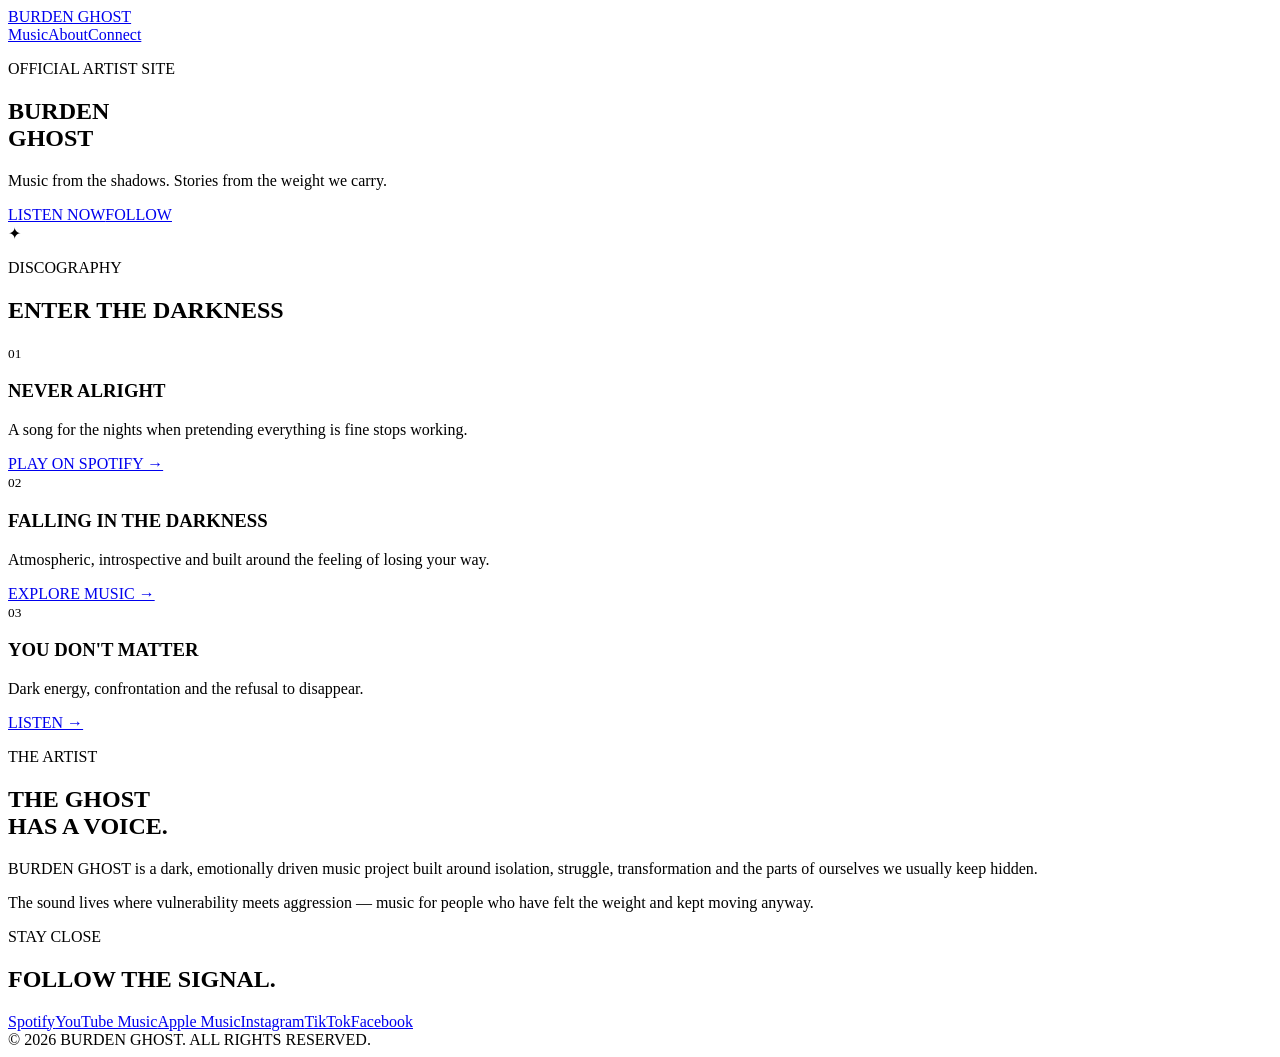
==== index.html @ 69f2679a "Add BURDEN GHOST homepage" ====
<!doctype html>
<html lang="en"><head><meta charset="utf-8"><meta name="viewport" content="width=device-width,initial-scale=1">
<meta name="description" content="BURDEN GHOST — official artist site"><title>BURDEN GHOST — Official</title><link rel="stylesheet" href="style.css"></head>
<body><header><a class="brand" href="#top">BURDEN GHOST</a><nav><a href="#music">Music</a><a href="#about">About</a><a href="#connect">Connect</a></nav></header>
<main id="top"><section class="hero"><div><p class="eyebrow">OFFICIAL ARTIST SITE</p><h1>BURDEN<br><span>GHOST</span></h1><p class="tagline">Music from the shadows. Stories from the weight we carry.</p><a class="btn primary" href="#music">LISTEN NOW</a><a class="btn" href="#connect">FOLLOW</a></div><div class="sigil">✦</div></section>
<section id="music"><p class="eyebrow">DISCOGRAPHY</p><h2>ENTER THE DARKNESS</h2><div class="cards">
<article><small>01</small><h3>NEVER ALRIGHT</h3><p>A song for the nights when pretending everything is fine stops working.</p><a href="https://open.spotify.com/artist/5hVlwr7mkQSALhv4N9uKXQ" target="_blank">PLAY ON SPOTIFY →</a></article>
<article><small>02</small><h3>FALLING IN THE DARKNESS</h3><p>Atmospheric, introspective and built around the feeling of losing your way.</p><a href="https://open.spotify.com/artist/5hVlwr7mkQSALhv4N9uKXQ" target="_blank">EXPLORE MUSIC →</a></article>
<article><small>03</small><h3>YOU DON'T MATTER</h3><p>Dark energy, confrontation and the refusal to disappear.</p><a href="https://open.spotify.com/artist/5hVlwr7mkQSALhv4N9uKXQ" target="_blank">LISTEN →</a></article>
</div></section>
<section id="about" class="about"><div><p class="eyebrow">THE ARTIST</p><h2>THE GHOST<br>HAS A VOICE.</h2></div><div><p>BURDEN GHOST is a dark, emotionally driven music project built around isolation, struggle, transformation and the parts of ourselves we usually keep hidden.</p><p>The sound lives where vulnerability meets aggression — music for people who have felt the weight and kept moving anyway.</p></div></section>
<section id="connect" class="connect"><p class="eyebrow">STAY CLOSE</p><h2>FOLLOW THE SIGNAL.</h2><div class="links">
<a href="https://open.spotify.com/artist/5hVlwr7mkQSALhv4N9uKXQ" target="_blank">Spotify</a><a href="https://music.youtube.com/" target="_blank">YouTube Music</a><a href="https://music.apple.com/" target="_blank">Apple Music</a><a href="https://instagram.com/" target="_blank">Instagram</a><a href="https://www.tiktok.com/" target="_blank">TikTok</a><a href="https://www.facebook.com/" target="_blank">Facebook</a></div></section></main>
<footer>© <span id="year"></span> BURDEN GHOST. ALL RIGHTS RESERVED.</footer><script>document.getElementById('year').textContent=new Date().getFullYear()</script></body></html>
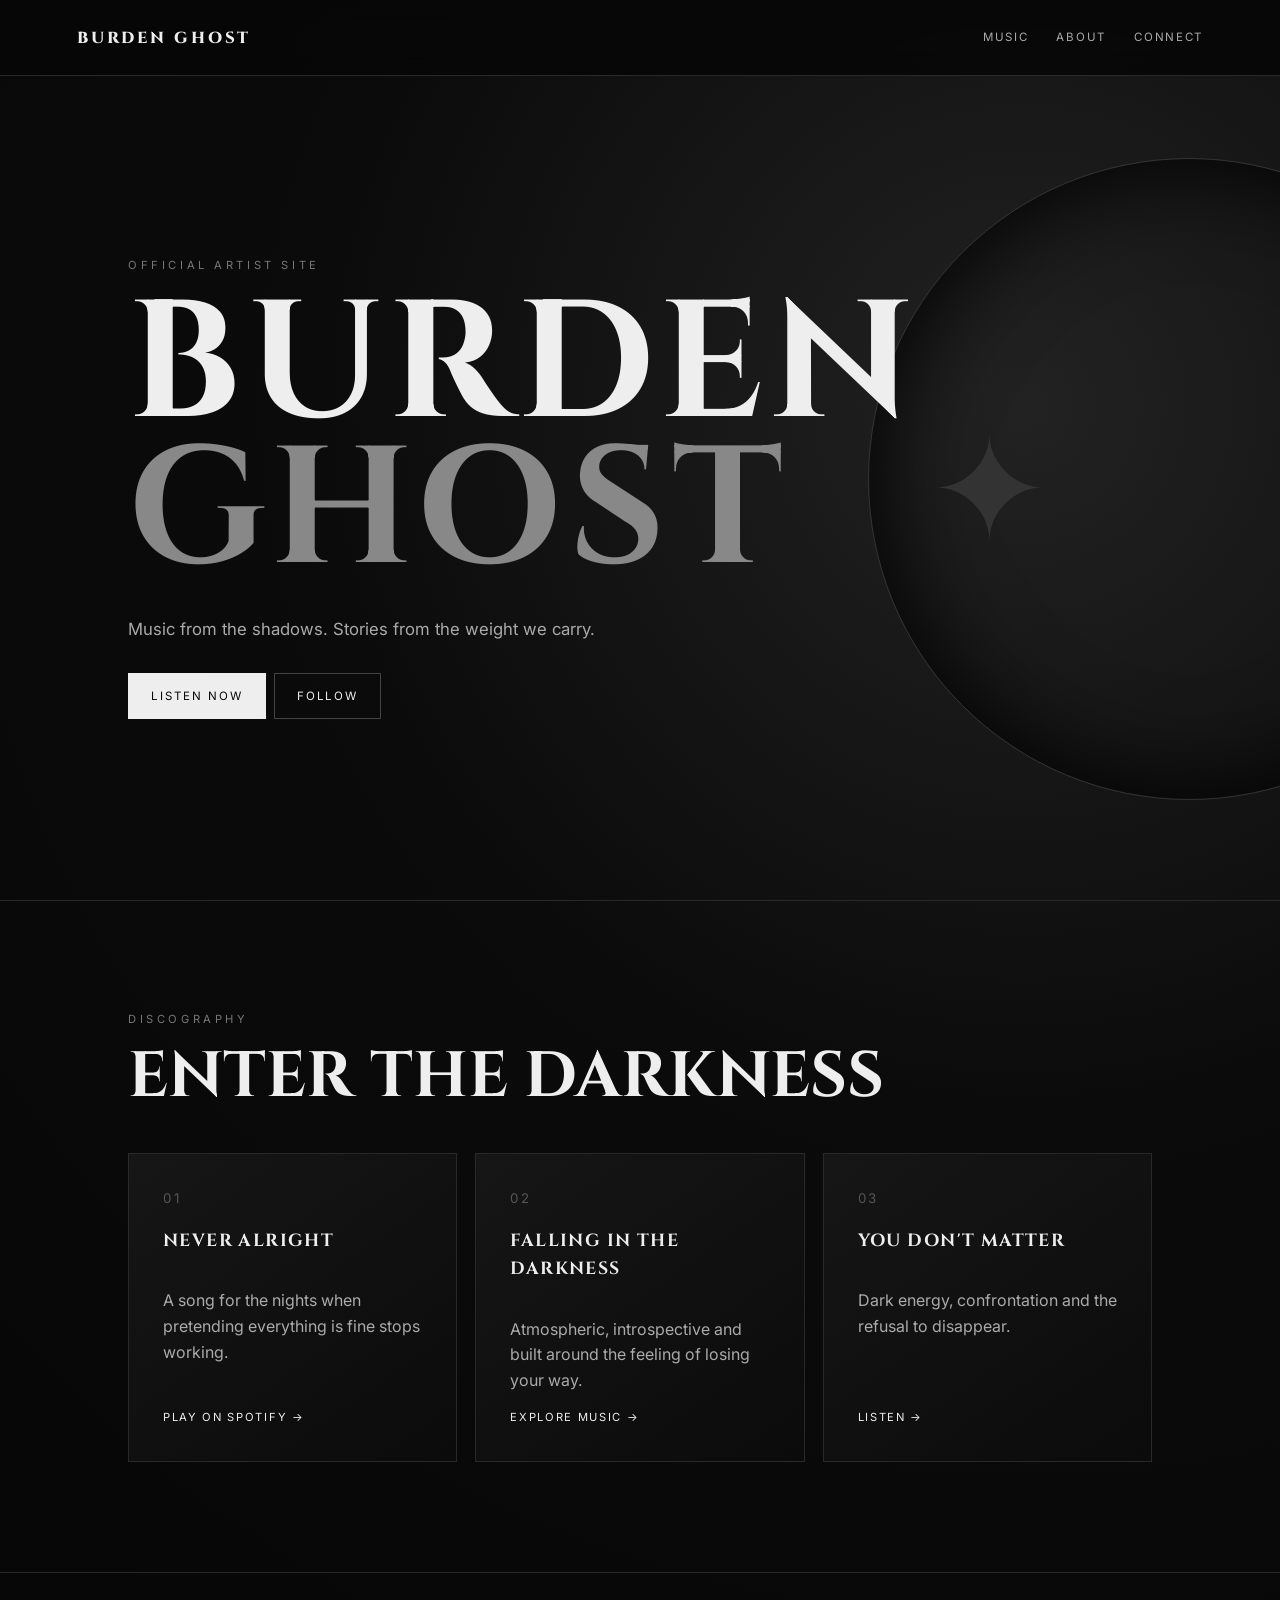
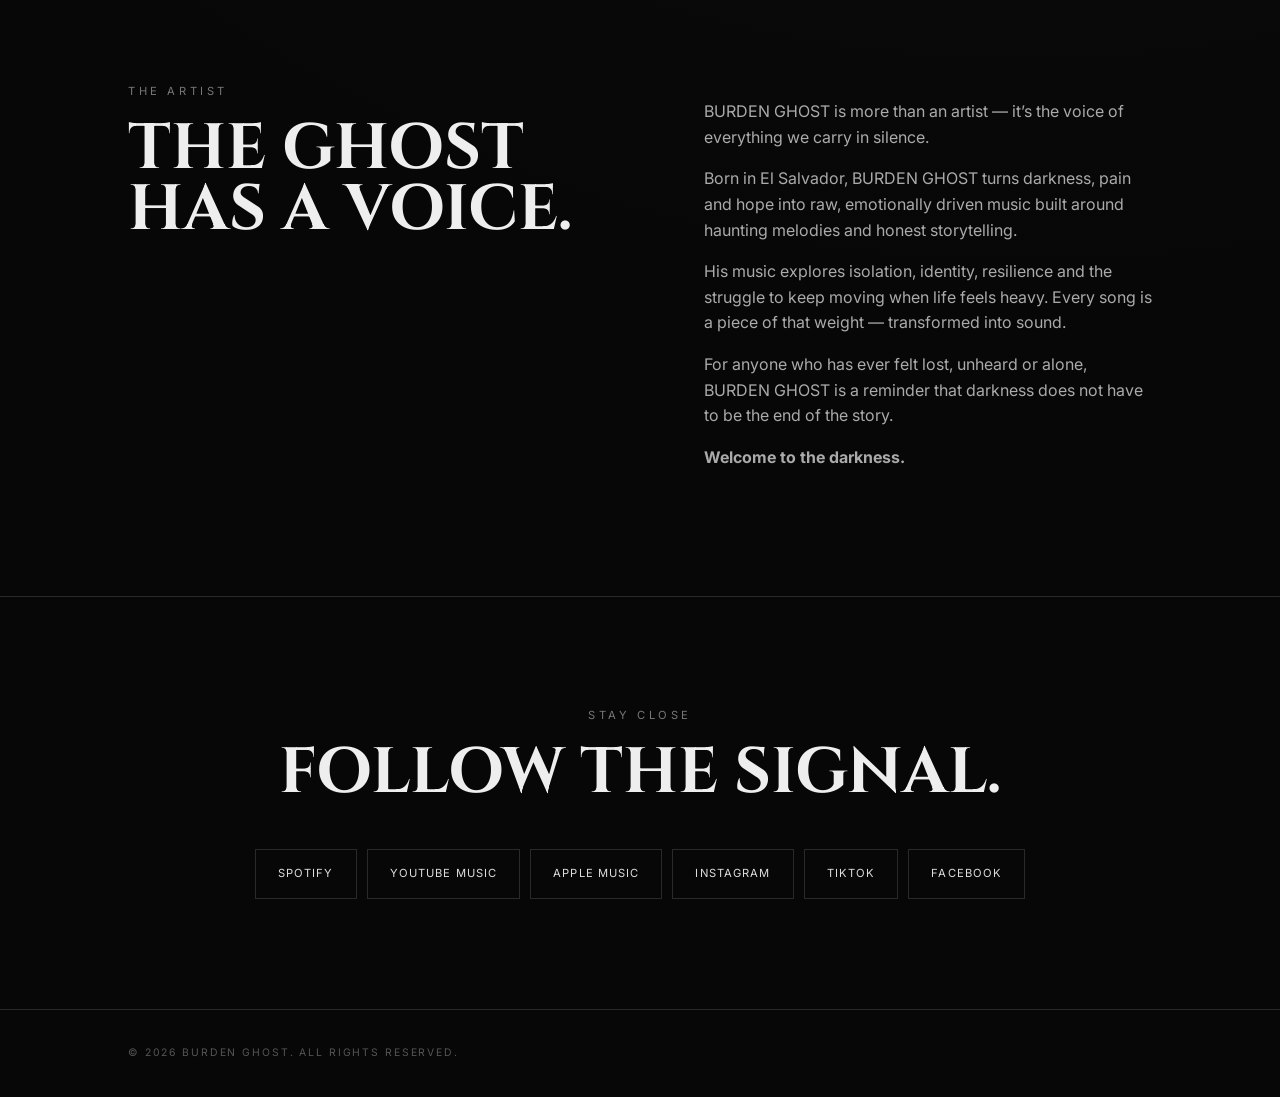
==== commit ae72cce4: "Add Spotify for Artists biography to About section" ====
--- a/index.html
+++ b/index.html
@@ -8,7 +8,7 @@
 <article><small>02</small><h3>FALLING IN THE DARKNESS</h3><p>Atmospheric, introspective and built around the feeling of losing your way.</p><a href="https://open.spotify.com/artist/5hVlwr7mkQSALhv4N9uKXQ" target="_blank">EXPLORE MUSIC →</a></article>
 <article><small>03</small><h3>YOU DON'T MATTER</h3><p>Dark energy, confrontation and the refusal to disappear.</p><a href="https://open.spotify.com/artist/5hVlwr7mkQSALhv4N9uKXQ" target="_blank">LISTEN →</a></article>
 </div></section>
-<section id="about" class="about"><div><p class="eyebrow">THE ARTIST</p><h2>THE GHOST<br>HAS A VOICE.</h2></div><div><p>BURDEN GHOST is a dark, emotionally driven music project built around isolation, struggle, transformation and the parts of ourselves we usually keep hidden.</p><p>The sound lives where vulnerability meets aggression — music for people who have felt the weight and kept moving anyway.</p></div></section>
+<section id="about" class="about"><div><p class="eyebrow">THE ARTIST</p><h2>THE GHOST<br>HAS A VOICE.</h2></div><div><p>BURDEN GHOST is more than an artist — it’s the voice of everything we carry in silence.</p><p>Born in El Salvador, BURDEN GHOST turns darkness, pain and hope into raw, emotionally driven music built around haunting melodies and honest storytelling.</p><p>His music explores isolation, identity, resilience and the struggle to keep moving when life feels heavy. Every song is a piece of that weight — transformed into sound.</p><p>For anyone who has ever felt lost, unheard or alone, BURDEN GHOST is a reminder that darkness does not have to be the end of the story.</p><p><strong>Welcome to the darkness.</strong></p></div></section>
 <section id="connect" class="connect"><p class="eyebrow">STAY CLOSE</p><h2>FOLLOW THE SIGNAL.</h2><div class="links">
 <a href="https://open.spotify.com/artist/5hVlwr7mkQSALhv4N9uKXQ" target="_blank">Spotify</a><a href="https://music.youtube.com/" target="_blank">YouTube Music</a><a href="https://music.apple.com/" target="_blank">Apple Music</a><a href="https://instagram.com/" target="_blank">Instagram</a><a href="https://www.tiktok.com/" target="_blank">TikTok</a><a href="https://www.facebook.com/" target="_blank">Facebook</a></div></section></main>
 <footer>© <span id="year"></span> BURDEN GHOST. ALL RIGHTS RESERVED.</footer><script>document.getElementById('year').textContent=new Date().getFullYear()</script></body></html>
--- a/style.css
+++ b/style.css
@@ -0,0 +1,2 @@
+@import url('https://fonts.googleapis.com/css2?family=Cinzel:wght@500;600;700;800&family=Inter:wght@400;500;600&display=swap');
+:root{--bg:#070707;--panel:#111;--text:#eee;--muted:#999;--line:#292929}*{box-sizing:border-box}html{scroll-behavior:smooth}body{margin:0;background:radial-gradient(circle at 80% 15%,#222 0,#0b0b0b 28%,var(--bg) 60%);color:var(--text);font:16px/1.6 Inter,Arial,sans-serif}header{height:76px;padding:0 6vw;display:flex;align-items:center;justify-content:space-between;border-bottom:1px solid var(--line);position:sticky;top:0;background:#070707e8;backdrop-filter:blur(12px);z-index:3}.brand{font:800 1rem Cinzel,serif;letter-spacing:.18em;color:#eee;text-decoration:none}nav{display:flex;gap:28px}nav a{color:#aaa;text-decoration:none;text-transform:uppercase;font-size:.72rem;letter-spacing:.15em}nav a:hover{color:#fff}.hero{min-height:calc(100vh - 76px);padding:9vw 10vw;display:flex;align-items:center;justify-content:space-between;position:relative;overflow:hidden}.hero:after{content:"";position:absolute;width:50vw;height:50vw;border:1px solid #333;border-radius:50%;right:-18vw;top:10%;box-shadow:0 0 100px #000 inset}.hero>div:first-child{position:relative;z-index:1}.eyebrow{font-size:.7rem;letter-spacing:.32em;color:#777;margin:0 0 18px}.hero h1,h2,h3{font-family:Cinzel,serif}.hero h1{font-size:clamp(4.5rem,13vw,11rem);line-height:.88;letter-spacing:.04em;margin:0}.hero h1 span{color:#888}.tagline{max-width:520px;color:#aaa;margin:30px 0;font-size:1.05rem}.btn{display:inline-block;padding:13px 22px;border:1px solid #444;color:#eee;text-decoration:none;font-size:.72rem;letter-spacing:.17em;margin-right:8px}.primary{background:#eee;color:#080808;border-color:#eee}.sigil{font-size:9rem;color:#333;margin-right:8vw;z-index:1}section:not(.hero){padding:110px 10vw;border-top:1px solid var(--line)}h2{font-size:clamp(2.3rem,5vw,5rem);line-height:.95;margin:0 0 45px}.cards{display:grid;grid-template-columns:repeat(3,1fr);gap:18px}.cards article{background:linear-gradient(145deg,#161616,#0b0b0b);border:1px solid var(--line);padding:34px;min-height:280px;display:flex;flex-direction:column}.cards small{color:#555;letter-spacing:.2em}.cards h3{font-size:1.1rem;letter-spacing:.08em}.cards p,.about>div:last-child p{color:#aaa}.cards a{margin-top:auto;color:#eee;text-decoration:none;font-size:.7rem;letter-spacing:.15em}.about{display:grid;grid-template-columns:1fr 1fr;gap:10vw}.connect{text-align:center}.links{display:flex;flex-wrap:wrap;justify-content:center;gap:10px}.links a{padding:15px 22px;border:1px solid var(--line);color:#ddd;text-decoration:none;text-transform:uppercase;font-size:.7rem;letter-spacing:.1em}.links a:hover{background:#eee;color:#080808}footer{padding:35px 10vw;color:#555;font-size:.65rem;letter-spacing:.18em;border-top:1px solid var(--line)}@media(max-width:800px){header{padding:0 5vw}nav{gap:12px}.hero{padding:18vw 7vw}.sigil{position:absolute;right:-25vw;opacity:.4}.hero h1{font-size:clamp(3.7rem,19vw,7rem)}section:not(.hero){padding:80px 7vw}.cards,.about{grid-template-columns:1fr}.cards article{min-height:230px}}
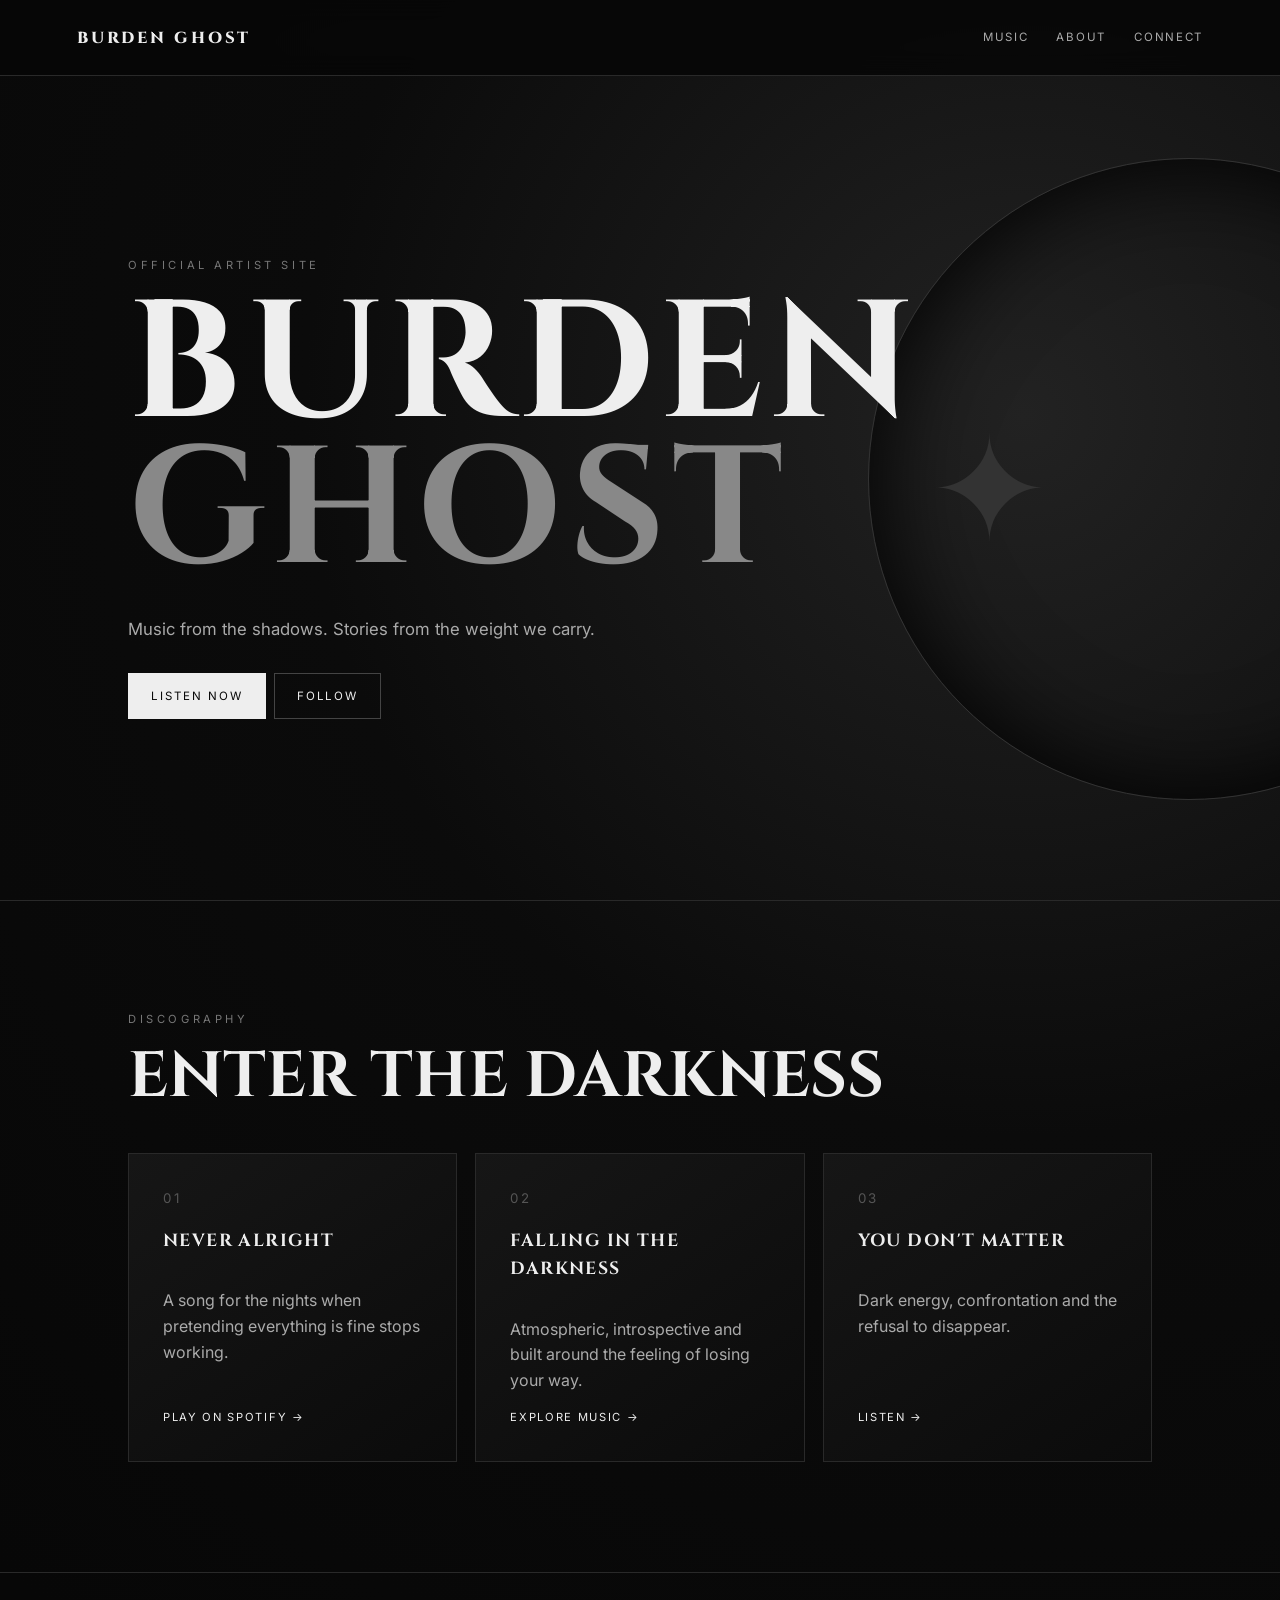
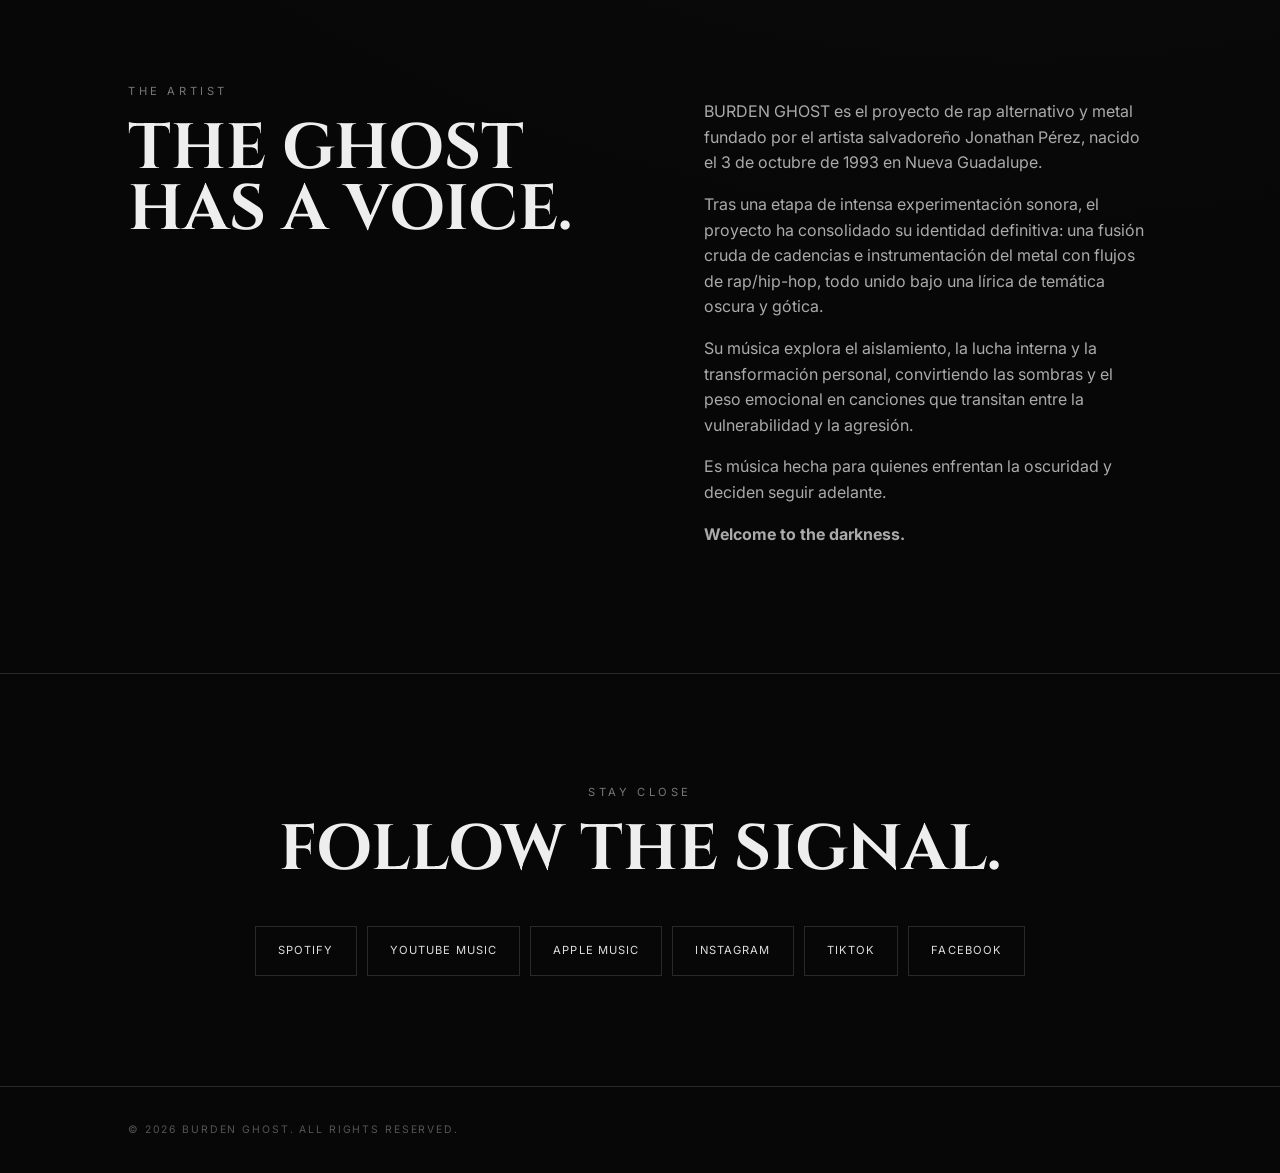
==== commit e203ff27: "Update BURDEN GHOST artist biography" ====
--- a/index.html
+++ b/index.html
@@ -8,7 +8,12 @@
 <article><small>02</small><h3>FALLING IN THE DARKNESS</h3><p>Atmospheric, introspective and built around the feeling of losing your way.</p><a href="https://open.spotify.com/artist/5hVlwr7mkQSALhv4N9uKXQ" target="_blank">EXPLORE MUSIC →</a></article>
 <article><small>03</small><h3>YOU DON'T MATTER</h3><p>Dark energy, confrontation and the refusal to disappear.</p><a href="https://open.spotify.com/artist/5hVlwr7mkQSALhv4N9uKXQ" target="_blank">LISTEN →</a></article>
 </div></section>
-<section id="about" class="about"><div><p class="eyebrow">THE ARTIST</p><h2>THE GHOST<br>HAS A VOICE.</h2></div><div><p>BURDEN GHOST is more than an artist — it’s the voice of everything we carry in silence.</p><p>Born in El Salvador, BURDEN GHOST turns darkness, pain and hope into raw, emotionally driven music built around haunting melodies and honest storytelling.</p><p>His music explores isolation, identity, resilience and the struggle to keep moving when life feels heavy. Every song is a piece of that weight — transformed into sound.</p><p>For anyone who has ever felt lost, unheard or alone, BURDEN GHOST is a reminder that darkness does not have to be the end of the story.</p><p><strong>Welcome to the darkness.</strong></p></div></section>
+<section id="about" class="about"><div><p class="eyebrow">THE ARTIST</p><h2>THE GHOST<br>HAS A VOICE.</h2></div><div>
+<p>BURDEN GHOST es el proyecto de rap alternativo y metal fundado por el artista salvadoreño Jonathan Pérez, nacido el 3 de octubre de 1993 en Nueva Guadalupe.</p>
+<p>Tras una etapa de intensa experimentación sonora, el proyecto ha consolidado su identidad definitiva: una fusión cruda de cadencias e instrumentación del metal con flujos de rap/hip-hop, todo unido bajo una lírica de temática oscura y gótica.</p>
+<p>Su música explora el aislamiento, la lucha interna y la transformación personal, convirtiendo las sombras y el peso emocional en canciones que transitan entre la vulnerabilidad y la agresión.</p>
+<p>Es música hecha para quienes enfrentan la oscuridad y deciden seguir adelante.</p>
+<p><strong>Welcome to the darkness.</strong></p></div></section>
 <section id="connect" class="connect"><p class="eyebrow">STAY CLOSE</p><h2>FOLLOW THE SIGNAL.</h2><div class="links">
 <a href="https://open.spotify.com/artist/5hVlwr7mkQSALhv4N9uKXQ" target="_blank">Spotify</a><a href="https://music.youtube.com/" target="_blank">YouTube Music</a><a href="https://music.apple.com/" target="_blank">Apple Music</a><a href="https://instagram.com/" target="_blank">Instagram</a><a href="https://www.tiktok.com/" target="_blank">TikTok</a><a href="https://www.facebook.com/" target="_blank">Facebook</a></div></section></main>
 <footer>© <span id="year"></span> BURDEN GHOST. ALL RIGHTS RESERVED.</footer><script>document.getElementById('year').textContent=new Date().getFullYear()</script></body></html>
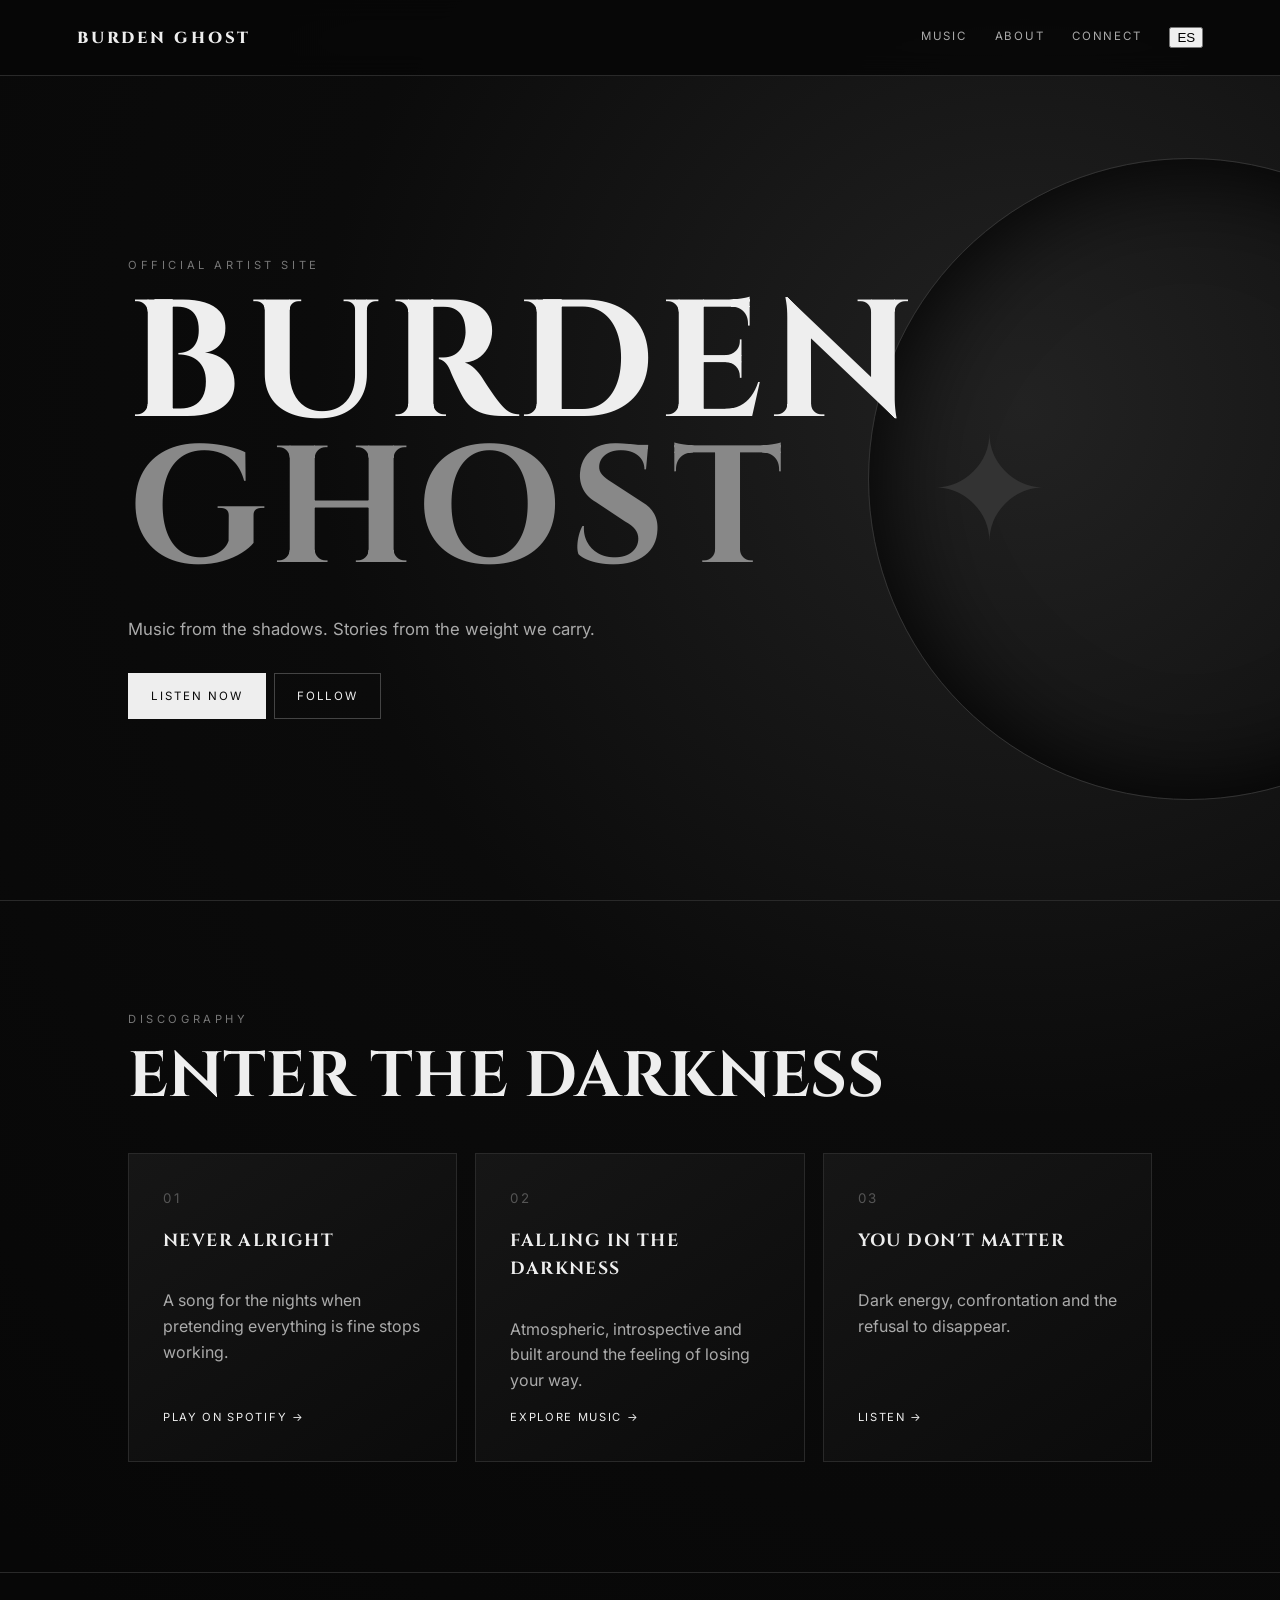
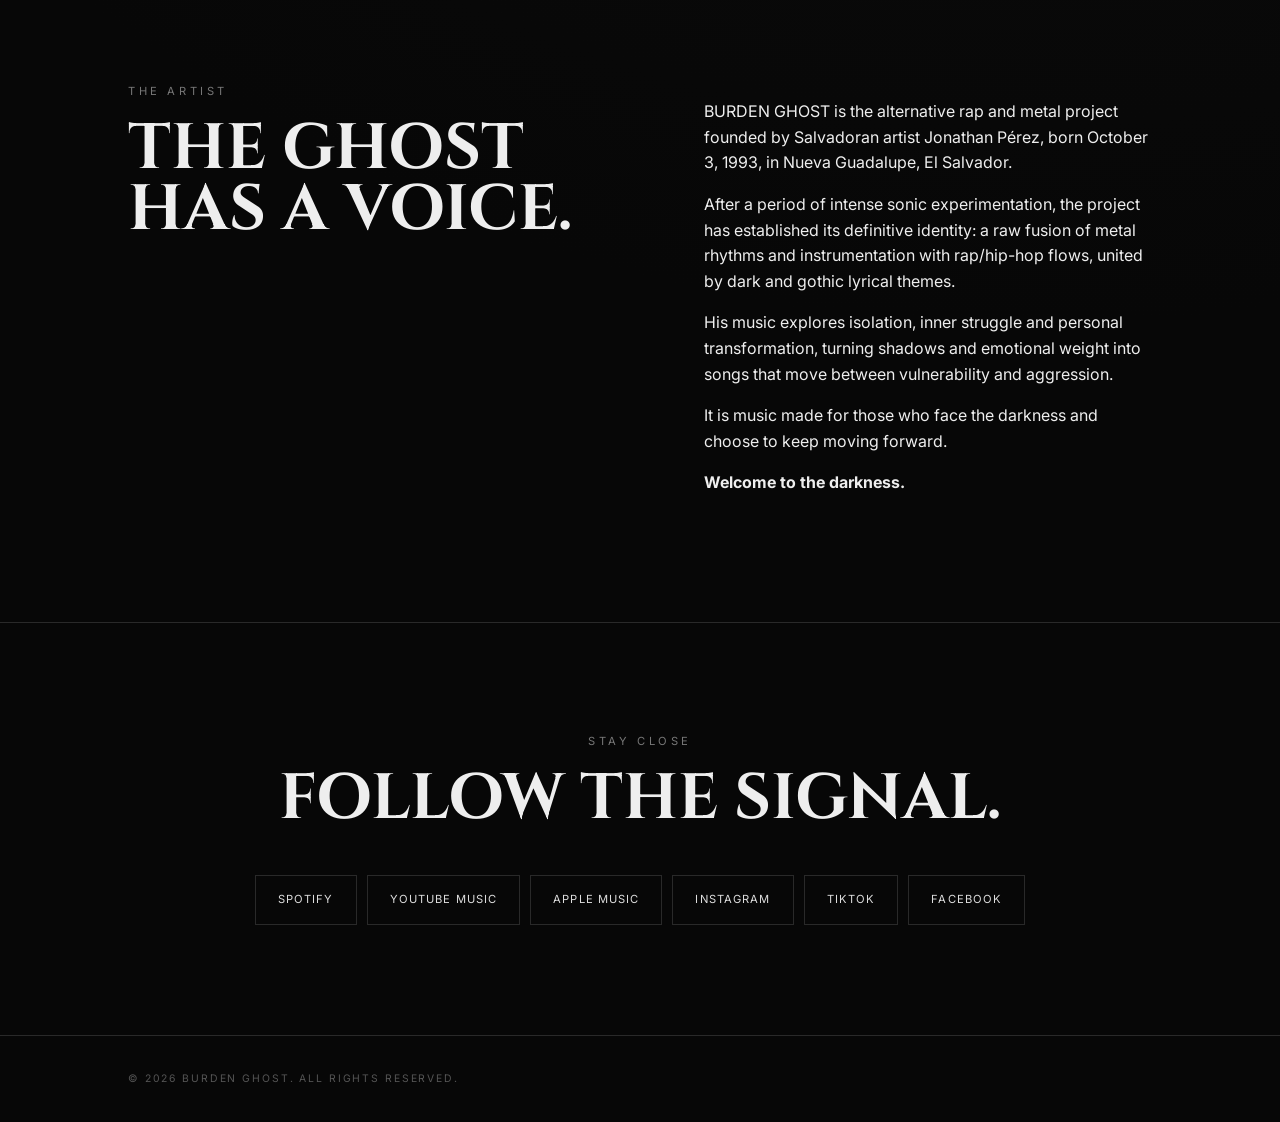
==== commit 67626a91: "Add English and Spanish artist bios with language switcher" ====
--- a/index.html
+++ b/index.html
@@ -1,19 +1,45 @@
 <!doctype html>
 <html lang="en"><head><meta charset="utf-8"><meta name="viewport" content="width=device-width,initial-scale=1">
-<meta name="description" content="BURDEN GHOST — official artist site"><title>BURDEN GHOST — Official</title><link rel="stylesheet" href="style.css"></head>
-<body><header><a class="brand" href="#top">BURDEN GHOST</a><nav><a href="#music">Music</a><a href="#about">About</a><a href="#connect">Connect</a></nav></header>
+<meta name="description" content="BURDEN GHOST is the alternative rap and metal project of Salvadoran artist Jonathan Pérez, born in Nueva Guadalupe, El Salvador. Dark, gothic music about isolation, inner struggle and personal transformation.">
+<meta name="author" content="Jonathan Pérez">
+<meta name="robots" content="index, follow">
+<meta name="theme-color" content="#070707">
+<meta property="og:type" content="website">
+<meta property="og:title" content="BURDEN GHOST — Official Artist Site">
+<meta property="og:description" content="Alternative rap and metal from the shadows. Music by Salvadoran artist Jonathan Pérez.">
+<meta property="og:site_name" content="BURDEN GHOST">
+<meta name="twitter:card" content="summary">
+<meta name="twitter:title" content="BURDEN GHOST — Official Artist Site">
+<meta name="twitter:description" content="Alternative rap and metal from the shadows.">
+<title>BURDEN GHOST — Official Artist Site</title><link rel="stylesheet" href="style.css">
+<script type="application/ld+json">{"@context":"https://schema.org","@type":"MusicGroup","name":"BURDEN GHOST","description":"Alternative rap and metal project founded by Salvadoran artist Jonathan Pérez.","genre":["Alternative Rap","Metal","Hip-Hop"],"foundingLocation":{"@type":"Place","name":"Nueva Guadalupe, El Salvador"},"sameAs":["https://open.spotify.com/artist/5hVlwr7mkQSALhv4N9uKXQ"],"member":{"@type":"Person","name":"Jonathan Pérez","birthPlace":{"@type":"Place","name":"El Salvador"}}}</script></head>
+<body><header><a class="brand" href="#top">BURDEN GHOST</a><nav><a href="#music">Music</a><a href="#about">About</a><a href="#connect">Connect</a><button id="languageToggle" type="button" aria-label="Change language">ES</button></nav></header>
 <main id="top"><section class="hero"><div><p class="eyebrow">OFFICIAL ARTIST SITE</p><h1>BURDEN<br><span>GHOST</span></h1><p class="tagline">Music from the shadows. Stories from the weight we carry.</p><a class="btn primary" href="#music">LISTEN NOW</a><a class="btn" href="#connect">FOLLOW</a></div><div class="sigil">✦</div></section>
 <section id="music"><p class="eyebrow">DISCOGRAPHY</p><h2>ENTER THE DARKNESS</h2><div class="cards">
-<article><small>01</small><h3>NEVER ALRIGHT</h3><p>A song for the nights when pretending everything is fine stops working.</p><a href="https://open.spotify.com/artist/5hVlwr7mkQSALhv4N9uKXQ" target="_blank">PLAY ON SPOTIFY →</a></article>
-<article><small>02</small><h3>FALLING IN THE DARKNESS</h3><p>Atmospheric, introspective and built around the feeling of losing your way.</p><a href="https://open.spotify.com/artist/5hVlwr7mkQSALhv4N9uKXQ" target="_blank">EXPLORE MUSIC →</a></article>
-<article><small>03</small><h3>YOU DON'T MATTER</h3><p>Dark energy, confrontation and the refusal to disappear.</p><a href="https://open.spotify.com/artist/5hVlwr7mkQSALhv4N9uKXQ" target="_blank">LISTEN →</a></article>
+<article><small>01</small><h3>NEVER ALRIGHT</h3><p>A song for the nights when pretending everything is fine stops working.</p><a href="https://open.spotify.com/artist/5hVlwr7mkQSALhv4N9uKXQ" target="_blank" rel="noopener">PLAY ON SPOTIFY →</a></article>
+<article><small>02</small><h3>FALLING IN THE DARKNESS</h3><p>Atmospheric, introspective and built around the feeling of losing your way.</p><a href="https://open.spotify.com/artist/5hVlwr7mkQSALhv4N9uKXQ" target="_blank" rel="noopener">EXPLORE MUSIC →</a></article>
+<article><small>03</small><h3>YOU DON'T MATTER</h3><p>Dark energy, confrontation and the refusal to disappear.</p><a href="https://open.spotify.com/artist/5hVlwr7mkQSALhv4N9uKXQ" target="_blank" rel="noopener">LISTEN →</a></article>
 </div></section>
-<section id="about" class="about"><div><p class="eyebrow">THE ARTIST</p><h2>THE GHOST<br>HAS A VOICE.</h2></div><div>
+<section id="about" class="about"><div><p class="eyebrow">THE ARTIST</p><h2>THE GHOST<br>HAS A VOICE.</h2></div><div id="bio-en">
+<p>BURDEN GHOST is the alternative rap and metal project founded by Salvadoran artist Jonathan Pérez, born October 3, 1993, in Nueva Guadalupe, El Salvador.</p>
+<p>After a period of intense sonic experimentation, the project has established its definitive identity: a raw fusion of metal rhythms and instrumentation with rap/hip-hop flows, united by dark and gothic lyrical themes.</p>
+<p>His music explores isolation, inner struggle and personal transformation, turning shadows and emotional weight into songs that move between vulnerability and aggression.</p>
+<p>It is music made for those who face the darkness and choose to keep moving forward.</p>
+<p><strong>Welcome to the darkness.</strong></p></div>
+<div id="bio-es" hidden>
 <p>BURDEN GHOST es el proyecto de rap alternativo y metal fundado por el artista salvadoreño Jonathan Pérez, nacido el 3 de octubre de 1993 en Nueva Guadalupe.</p>
 <p>Tras una etapa de intensa experimentación sonora, el proyecto ha consolidado su identidad definitiva: una fusión cruda de cadencias e instrumentación del metal con flujos de rap/hip-hop, todo unido bajo una lírica de temática oscura y gótica.</p>
 <p>Su música explora el aislamiento, la lucha interna y la transformación personal, convirtiendo las sombras y el peso emocional en canciones que transitan entre la vulnerabilidad y la agresión.</p>
 <p>Es música hecha para quienes enfrentan la oscuridad y deciden seguir adelante.</p>
-<p><strong>Welcome to the darkness.</strong></p></div></section>
+<p><strong>Bienvenido a la oscuridad.</strong></p></div></section>
 <section id="connect" class="connect"><p class="eyebrow">STAY CLOSE</p><h2>FOLLOW THE SIGNAL.</h2><div class="links">
-<a href="https://open.spotify.com/artist/5hVlwr7mkQSALhv4N9uKXQ" target="_blank">Spotify</a><a href="https://music.youtube.com/" target="_blank">YouTube Music</a><a href="https://music.apple.com/" target="_blank">Apple Music</a><a href="https://instagram.com/" target="_blank">Instagram</a><a href="https://www.tiktok.com/" target="_blank">TikTok</a><a href="https://www.facebook.com/" target="_blank">Facebook</a></div></section></main>
-<footer>© <span id="year"></span> BURDEN GHOST. ALL RIGHTS RESERVED.</footer><script>document.getElementById('year').textContent=new Date().getFullYear()</script></body></html>+<a href="https://open.spotify.com/artist/5hVlwr7mkQSALhv4N9uKXQ" target="_blank" rel="noopener">Spotify</a><a href="https://music.youtube.com/" target="_blank" rel="noopener">YouTube Music</a><a href="https://music.apple.com/" target="_blank" rel="noopener">Apple Music</a><a href="https://instagram.com/" target="_blank" rel="noopener">Instagram</a><a href="https://www.tiktok.com/" target="_blank" rel="noopener">TikTok</a><a href="https://www.facebook.com/" target="_blank" rel="noopener">Facebook</a></div></section></main>
+<footer>© <span id="year"></span> BURDEN GHOST. ALL RIGHTS RESERVED.</footer>
+<script>
+document.getElementById('year').textContent=new Date().getFullYear();
+const toggle=document.getElementById('languageToggle'), en=document.getElementById('bio-en'), es=document.getElementById('bio-es');
+function setLanguage(lang){const spanish=lang==='es';en.hidden=spanish;es.hidden=!spanish;document.documentElement.lang=lang;toggle.textContent=spanish?'EN':'ES';toggle.setAttribute('aria-label',spanish?'Switch to English':'Cambiar a español');localStorage.setItem('bg-language',lang);}
+const saved=localStorage.getItem('bg-language'), browser=(navigator.language||'en').toLowerCase();
+setLanguage(saved || (browser.startsWith('es')?'es':'en'));
+toggle.addEventListener('click',()=>setLanguage(document.documentElement.lang==='en'?'es':'en'));
+</script></body></html>
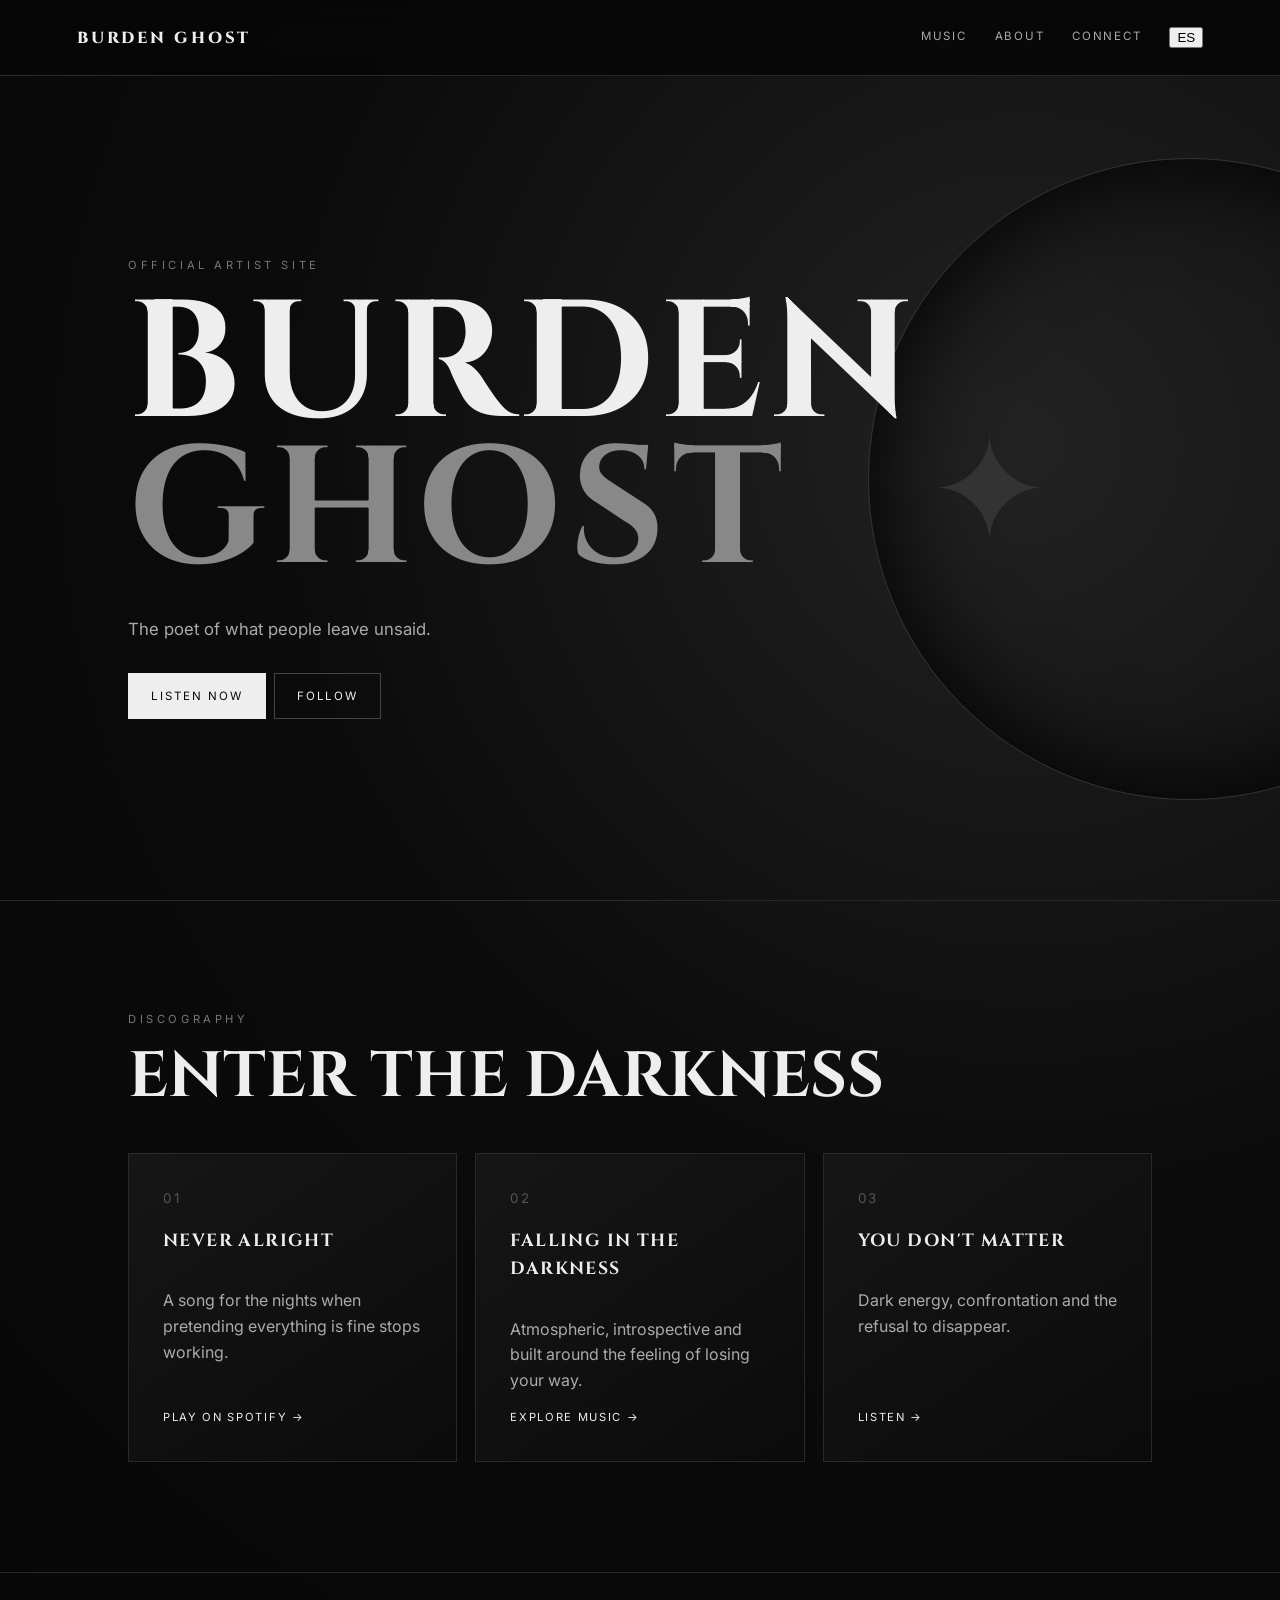
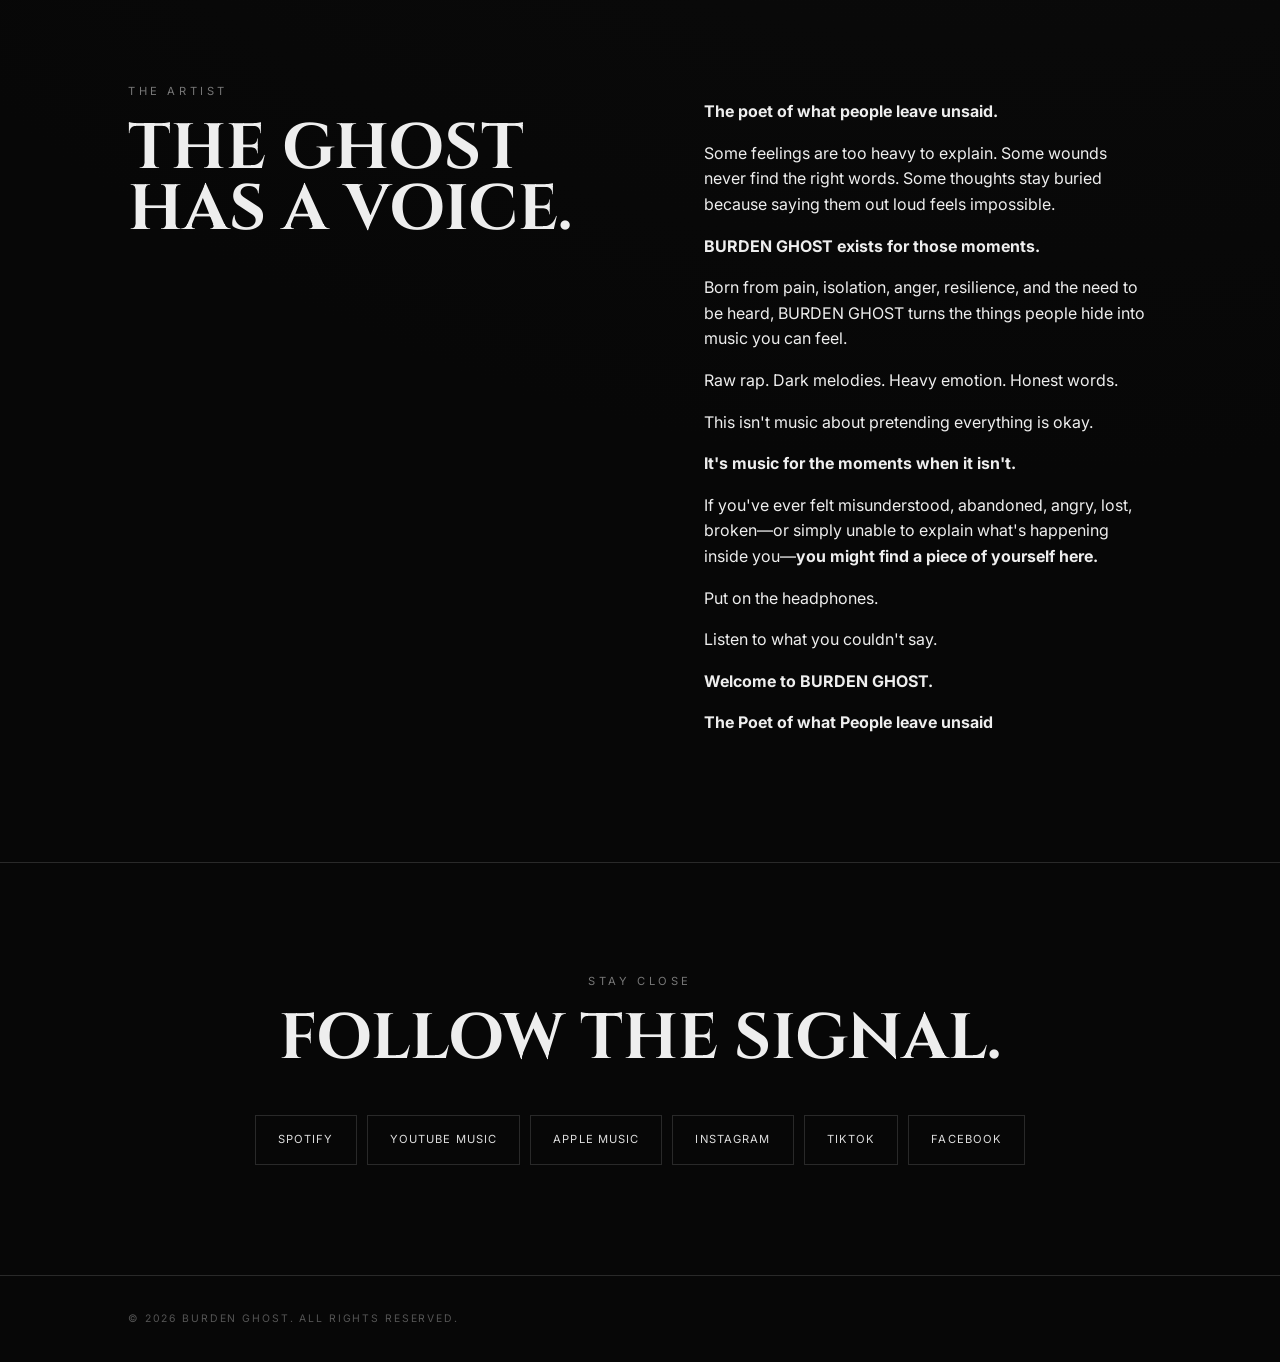
==== commit fa535ebb: "Update BURDEN GHOST artist statement and tagline" ====
--- a/index.html
+++ b/index.html
@@ -14,24 +14,38 @@
 <title>BURDEN GHOST — Official Artist Site</title><link rel="stylesheet" href="style.css">
 <script type="application/ld+json">{"@context":"https://schema.org","@type":"MusicGroup","name":"BURDEN GHOST","description":"Alternative rap and metal project founded by Salvadoran artist Jonathan Pérez.","genre":["Alternative Rap","Metal","Hip-Hop"],"foundingLocation":{"@type":"Place","name":"Nueva Guadalupe, El Salvador"},"sameAs":["https://open.spotify.com/artist/5hVlwr7mkQSALhv4N9uKXQ"],"member":{"@type":"Person","name":"Jonathan Pérez","birthPlace":{"@type":"Place","name":"El Salvador"}}}</script></head>
 <body><header><a class="brand" href="#top">BURDEN GHOST</a><nav><a href="#music">Music</a><a href="#about">About</a><a href="#connect">Connect</a><button id="languageToggle" type="button" aria-label="Change language">ES</button></nav></header>
-<main id="top"><section class="hero"><div><p class="eyebrow">OFFICIAL ARTIST SITE</p><h1>BURDEN<br><span>GHOST</span></h1><p class="tagline">Music from the shadows. Stories from the weight we carry.</p><a class="btn primary" href="#music">LISTEN NOW</a><a class="btn" href="#connect">FOLLOW</a></div><div class="sigil">✦</div></section>
+<main id="top"><section class="hero"><div><p class="eyebrow">OFFICIAL ARTIST SITE</p><h1>BURDEN<br><span>GHOST</span></h1><p class="tagline">The poet of what people leave unsaid.</p><a class="btn primary" href="#music">LISTEN NOW</a><a class="btn" href="#connect">FOLLOW</a></div><div class="sigil">✦</div></section>
 <section id="music"><p class="eyebrow">DISCOGRAPHY</p><h2>ENTER THE DARKNESS</h2><div class="cards">
 <article><small>01</small><h3>NEVER ALRIGHT</h3><p>A song for the nights when pretending everything is fine stops working.</p><a href="https://open.spotify.com/artist/5hVlwr7mkQSALhv4N9uKXQ" target="_blank" rel="noopener">PLAY ON SPOTIFY →</a></article>
 <article><small>02</small><h3>FALLING IN THE DARKNESS</h3><p>Atmospheric, introspective and built around the feeling of losing your way.</p><a href="https://open.spotify.com/artist/5hVlwr7mkQSALhv4N9uKXQ" target="_blank" rel="noopener">EXPLORE MUSIC →</a></article>
 <article><small>03</small><h3>YOU DON'T MATTER</h3><p>Dark energy, confrontation and the refusal to disappear.</p><a href="https://open.spotify.com/artist/5hVlwr7mkQSALhv4N9uKXQ" target="_blank" rel="noopener">LISTEN →</a></article>
 </div></section>
 <section id="about" class="about"><div><p class="eyebrow">THE ARTIST</p><h2>THE GHOST<br>HAS A VOICE.</h2></div><div id="bio-en">
-<p>BURDEN GHOST is the alternative rap and metal project founded by Salvadoran artist Jonathan Pérez, born October 3, 1993, in Nueva Guadalupe, El Salvador.</p>
-<p>After a period of intense sonic experimentation, the project has established its definitive identity: a raw fusion of metal rhythms and instrumentation with rap/hip-hop flows, united by dark and gothic lyrical themes.</p>
-<p>His music explores isolation, inner struggle and personal transformation, turning shadows and emotional weight into songs that move between vulnerability and aggression.</p>
-<p>It is music made for those who face the darkness and choose to keep moving forward.</p>
-<p><strong>Welcome to the darkness.</strong></p></div>
+<p><strong>The poet of what people leave unsaid.</strong></p>
+<p>Some feelings are too heavy to explain. Some wounds never find the right words. Some thoughts stay buried because saying them out loud feels impossible.</p>
+<p><strong>BURDEN GHOST exists for those moments.</strong></p>
+<p>Born from pain, isolation, anger, resilience, and the need to be heard, BURDEN GHOST turns the things people hide into music you can feel.</p>
+<p>Raw rap. Dark melodies. Heavy emotion. Honest words.</p>
+<p>This isn't music about pretending everything is okay.</p>
+<p><strong>It's music for the moments when it isn't.</strong></p>
+<p>If you've ever felt misunderstood, abandoned, angry, lost, broken—or simply unable to explain what's happening inside you—<strong>you might find a piece of yourself here.</strong></p>
+<p>Put on the headphones.</p>
+<p>Listen to what you couldn't say.</p>
+<p><strong>Welcome to BURDEN GHOST.</strong></p>
+<p><strong>The Poet of what People leave unsaid</strong></p></div>
 <div id="bio-es" hidden>
-<p>BURDEN GHOST es el proyecto de rap alternativo y metal fundado por el artista salvadoreño Jonathan Pérez, nacido el 3 de octubre de 1993 en Nueva Guadalupe.</p>
-<p>Tras una etapa de intensa experimentación sonora, el proyecto ha consolidado su identidad definitiva: una fusión cruda de cadencias e instrumentación del metal con flujos de rap/hip-hop, todo unido bajo una lírica de temática oscura y gótica.</p>
-<p>Su música explora el aislamiento, la lucha interna y la transformación personal, convirtiendo las sombras y el peso emocional en canciones que transitan entre la vulnerabilidad y la agresión.</p>
-<p>Es música hecha para quienes enfrentan la oscuridad y deciden seguir adelante.</p>
-<p><strong>Bienvenido a la oscuridad.</strong></p></div></section>
+<p><strong>El poeta de lo que la gente deja sin decir.</strong></p>
+<p>Hay sentimientos demasiado pesados para explicar. Hay heridas que nunca encuentran las palabras correctas. Hay pensamientos que permanecen enterrados porque decirlos en voz alta parece imposible.</p>
+<p><strong>BURDEN GHOST existe para esos momentos.</strong></p>
+<p>Nacido del dolor, el aislamiento, la rabia, la resiliencia y la necesidad de ser escuchado, BURDEN GHOST convierte aquello que la gente oculta en música que puedes sentir.</p>
+<p>Rap crudo. Melodías oscuras. Emoción intensa. Palabras honestas.</p>
+<p>Esto no es música sobre fingir que todo está bien.</p>
+<p><strong>Es música para los momentos en que no lo está.</strong></p>
+<p>Si alguna vez te has sentido incomprendido, abandonado, enojado, perdido, roto—o simplemente incapaz de explicar lo que ocurre dentro de ti—<strong>quizás encuentres aquí una parte de ti mismo.</strong></p>
+<p>Ponte los audífonos.</p>
+<p>Escucha lo que no pudiste decir.</p>
+<p><strong>Bienvenido a BURDEN GHOST.</strong></p>
+<p><strong>El Poeta de lo que la gente deja sin decir.</strong></p></div></section>
 <section id="connect" class="connect"><p class="eyebrow">STAY CLOSE</p><h2>FOLLOW THE SIGNAL.</h2><div class="links">
 <a href="https://open.spotify.com/artist/5hVlwr7mkQSALhv4N9uKXQ" target="_blank" rel="noopener">Spotify</a><a href="https://music.youtube.com/" target="_blank" rel="noopener">YouTube Music</a><a href="https://music.apple.com/" target="_blank" rel="noopener">Apple Music</a><a href="https://instagram.com/" target="_blank" rel="noopener">Instagram</a><a href="https://www.tiktok.com/" target="_blank" rel="noopener">TikTok</a><a href="https://www.facebook.com/" target="_blank" rel="noopener">Facebook</a></div></section></main>
 <footer>© <span id="year"></span> BURDEN GHOST. ALL RIGHTS RESERVED.</footer>
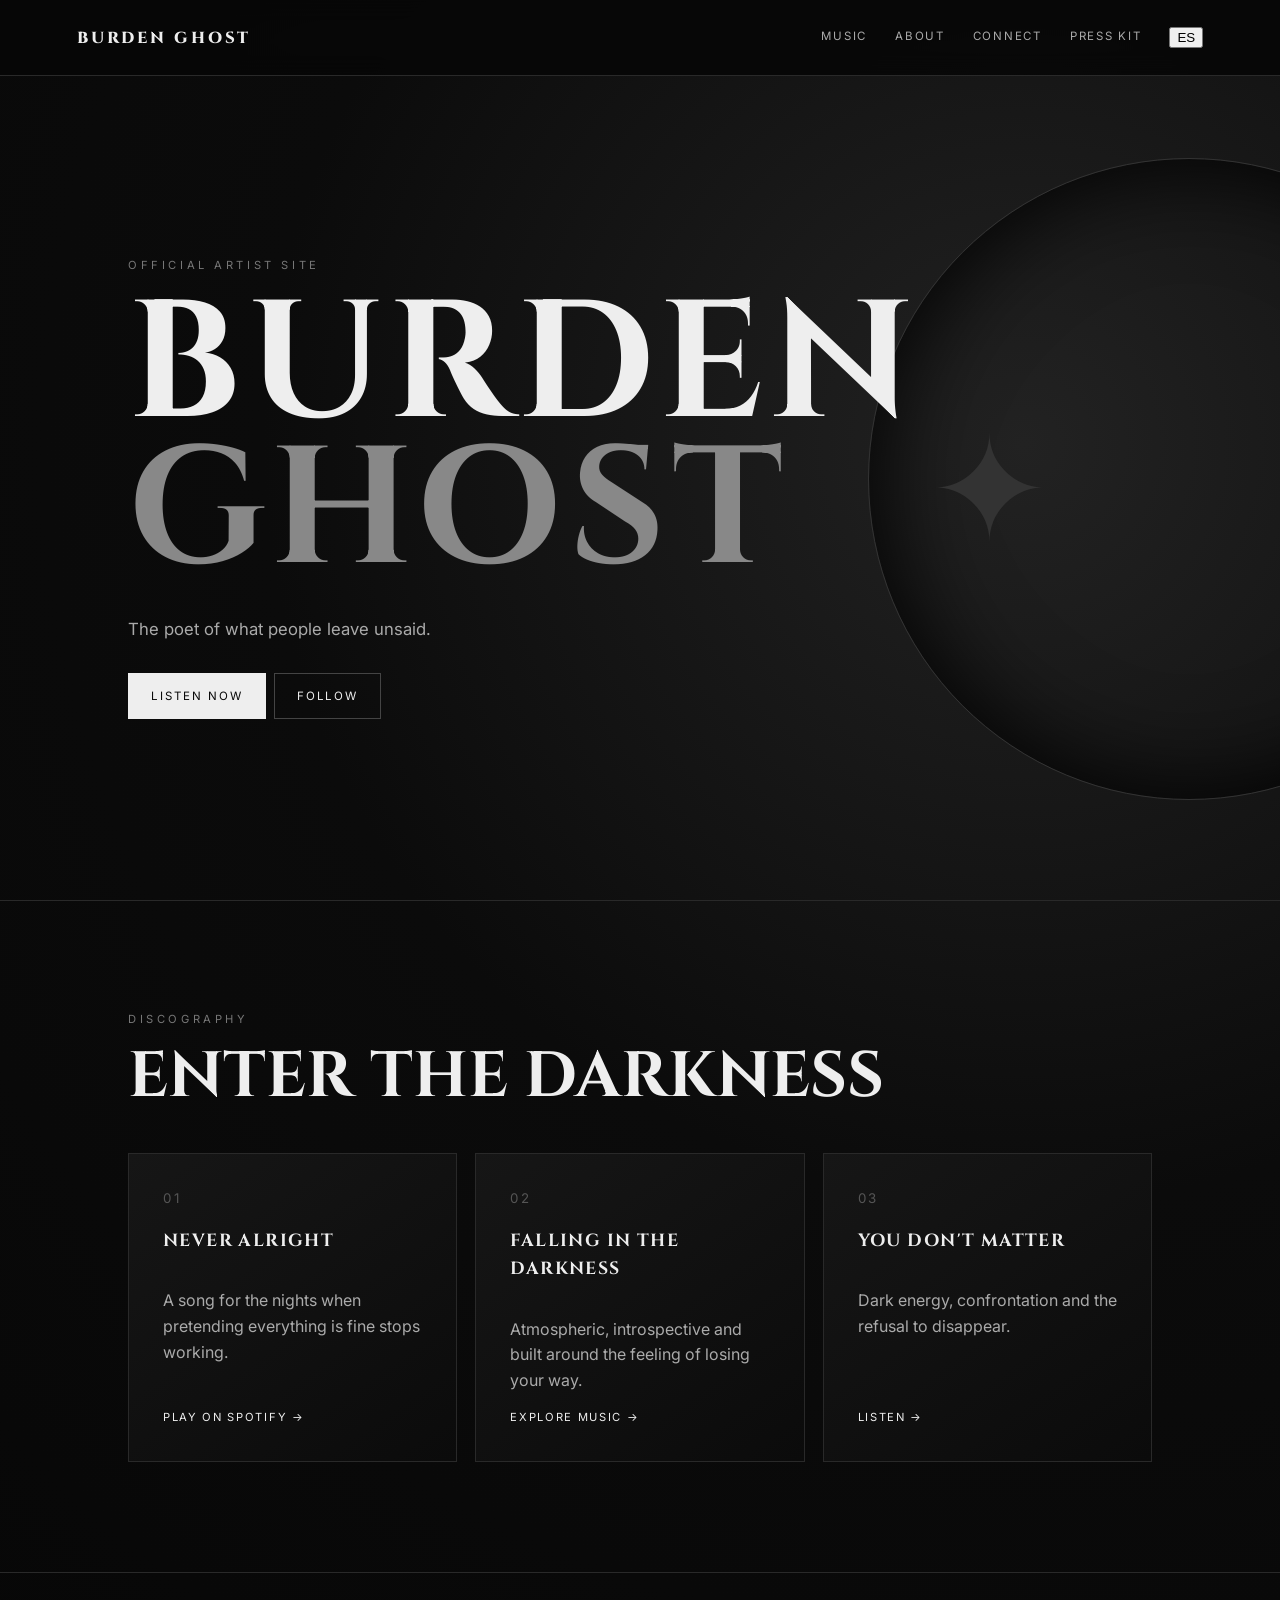
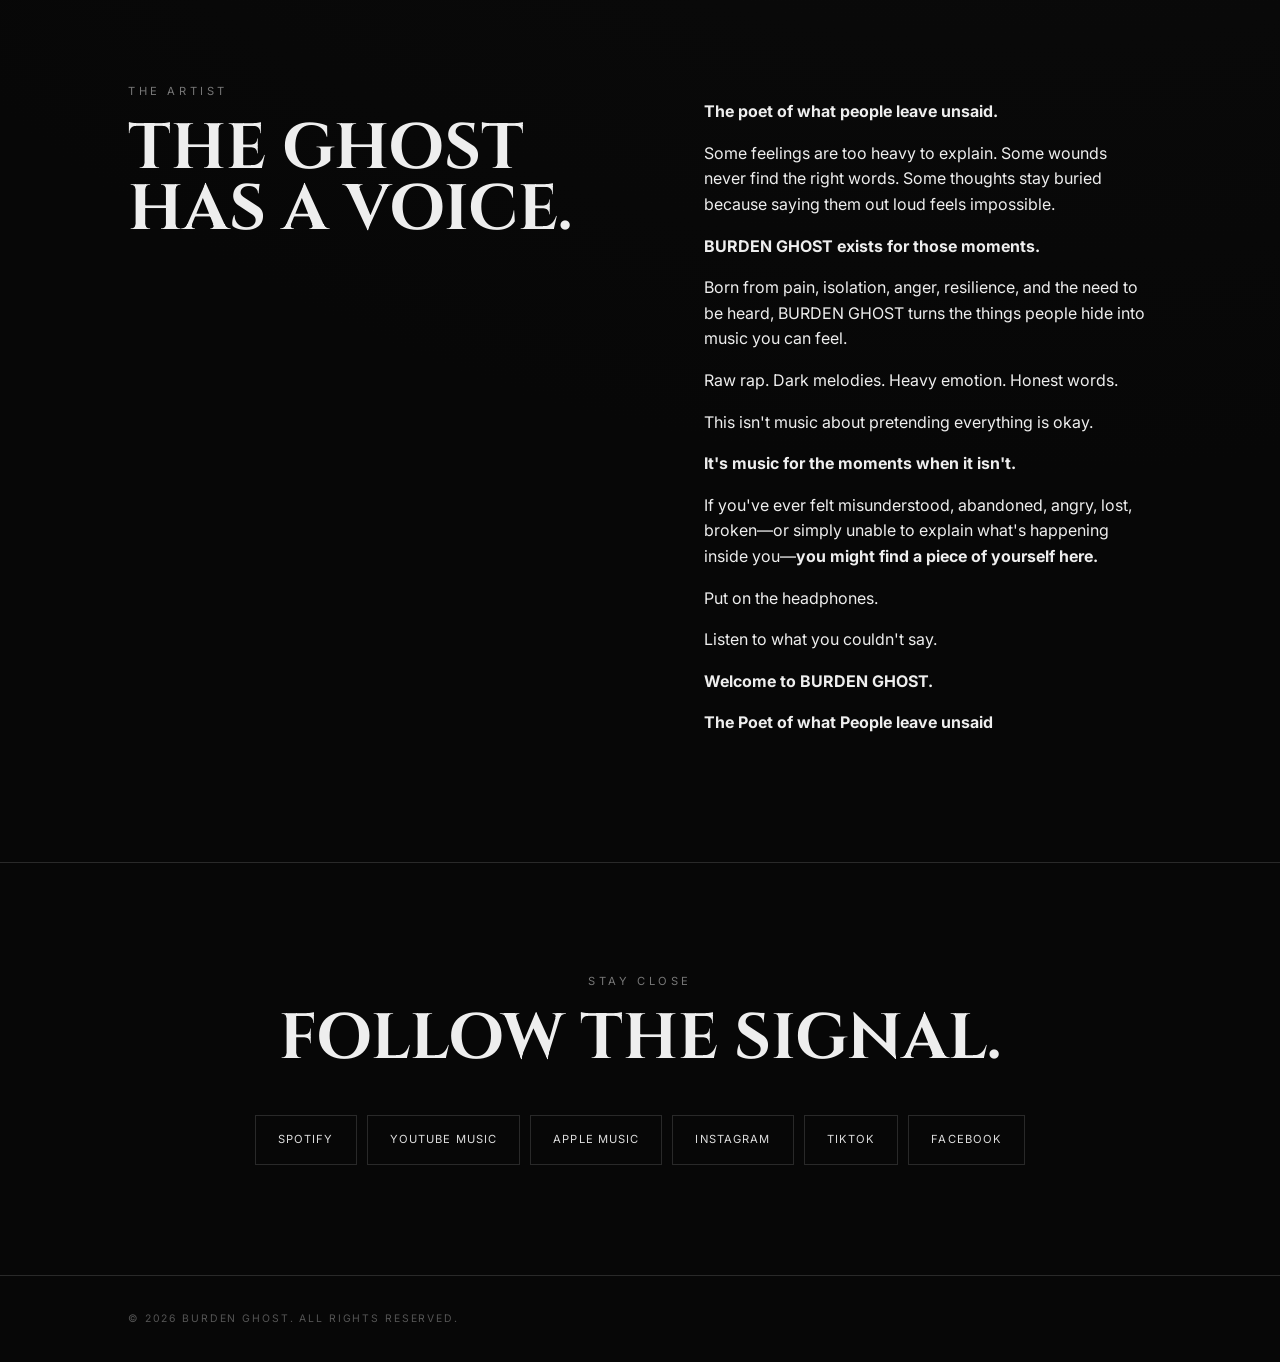
==== commit b63d2ac3: "Add press kit link to main navigation" ====
--- a/index.html
+++ b/index.html
@@ -13,7 +13,7 @@
 <meta name="twitter:description" content="Alternative rap and metal from the shadows.">
 <title>BURDEN GHOST — Official Artist Site</title><link rel="stylesheet" href="style.css">
 <script type="application/ld+json">{"@context":"https://schema.org","@type":"MusicGroup","name":"BURDEN GHOST","description":"Alternative rap and metal project founded by Salvadoran artist Jonathan Pérez.","genre":["Alternative Rap","Metal","Hip-Hop"],"foundingLocation":{"@type":"Place","name":"Nueva Guadalupe, El Salvador"},"sameAs":["https://open.spotify.com/artist/5hVlwr7mkQSALhv4N9uKXQ"],"member":{"@type":"Person","name":"Jonathan Pérez","birthPlace":{"@type":"Place","name":"El Salvador"}}}</script></head>
-<body><header><a class="brand" href="#top">BURDEN GHOST</a><nav><a href="#music">Music</a><a href="#about">About</a><a href="#connect">Connect</a><button id="languageToggle" type="button" aria-label="Change language">ES</button></nav></header>
+<body><header><a class="brand" href="#top">BURDEN GHOST</a><nav><a href="#music">Music</a><a href="#about">About</a><a href="#connect">Connect</a><a href="press-kit.html">Press Kit</a><button id="languageToggle" type="button" aria-label="Change language">ES</button></nav></header>
 <main id="top"><section class="hero"><div><p class="eyebrow">OFFICIAL ARTIST SITE</p><h1>BURDEN<br><span>GHOST</span></h1><p class="tagline">The poet of what people leave unsaid.</p><a class="btn primary" href="#music">LISTEN NOW</a><a class="btn" href="#connect">FOLLOW</a></div><div class="sigil">✦</div></section>
 <section id="music"><p class="eyebrow">DISCOGRAPHY</p><h2>ENTER THE DARKNESS</h2><div class="cards">
 <article><small>01</small><h3>NEVER ALRIGHT</h3><p>A song for the nights when pretending everything is fine stops working.</p><a href="https://open.spotify.com/artist/5hVlwr7mkQSALhv4N9uKXQ" target="_blank" rel="noopener">PLAY ON SPOTIFY →</a></article>
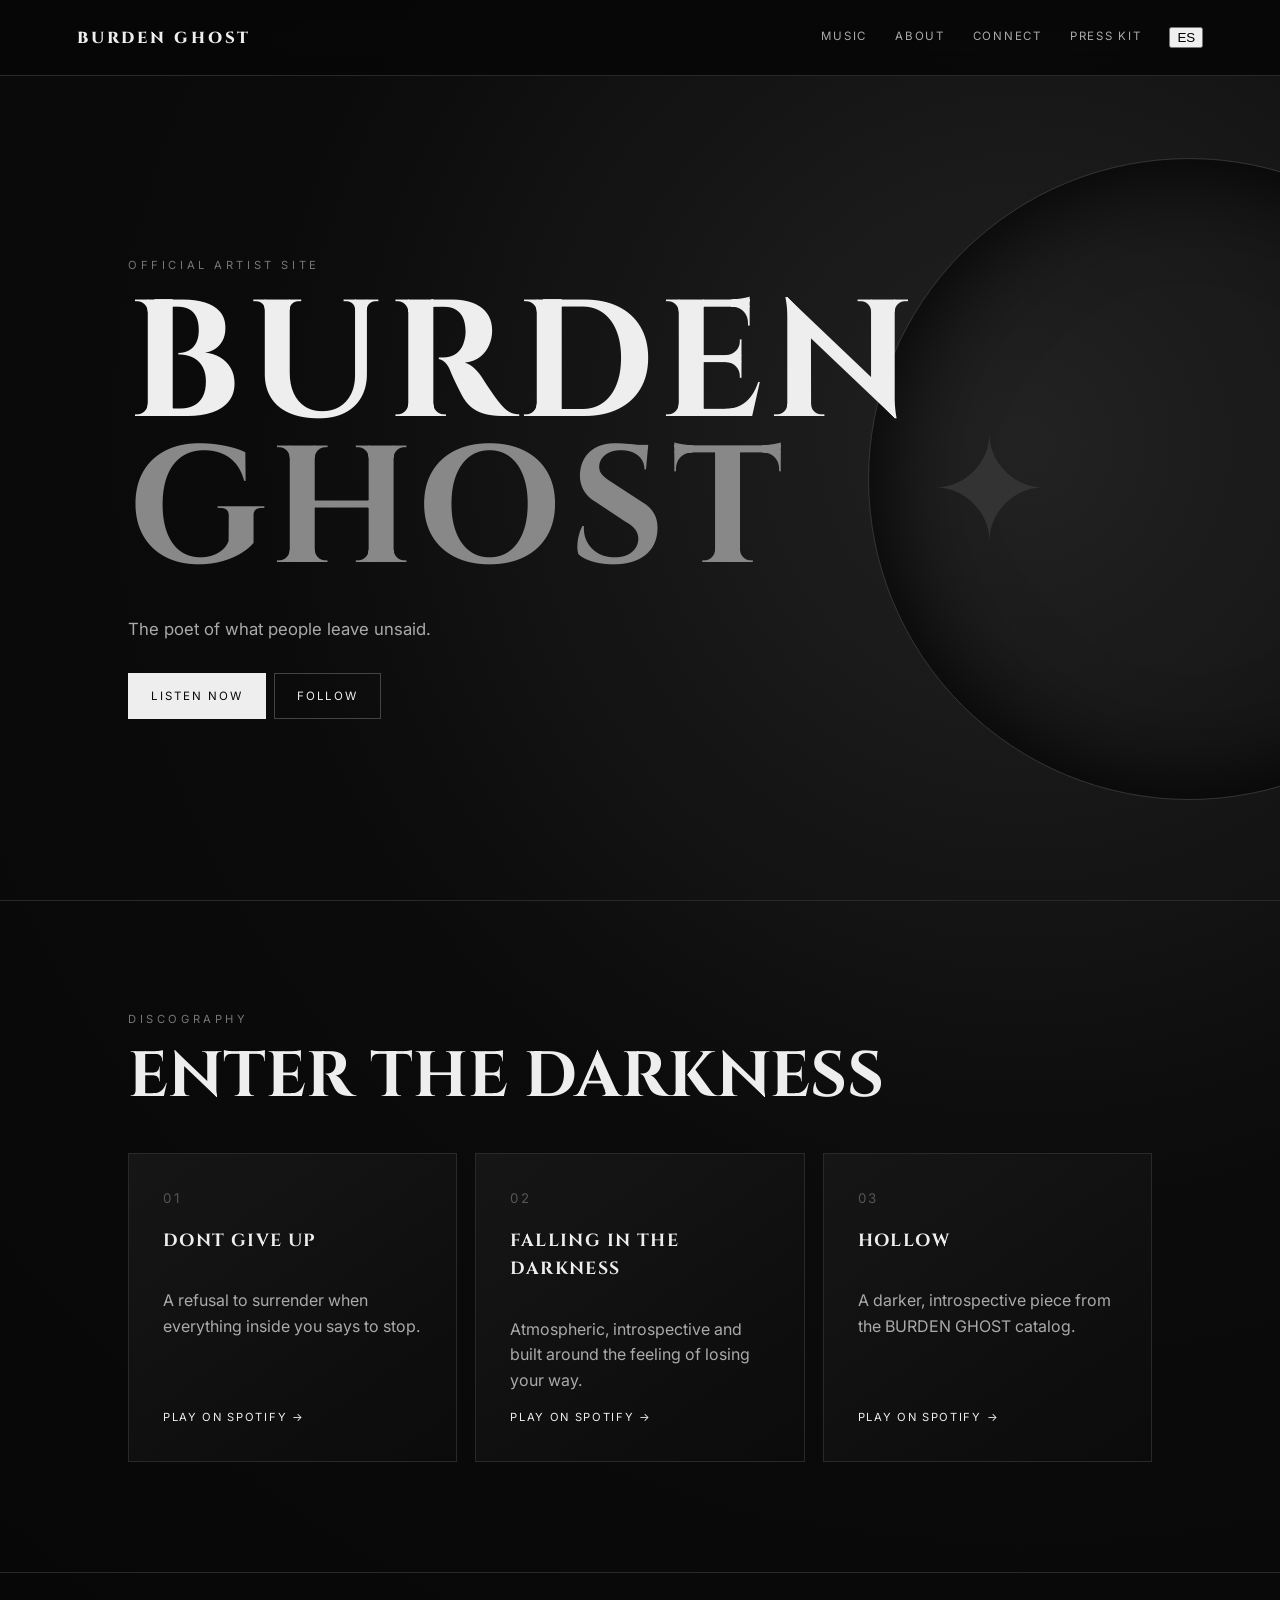
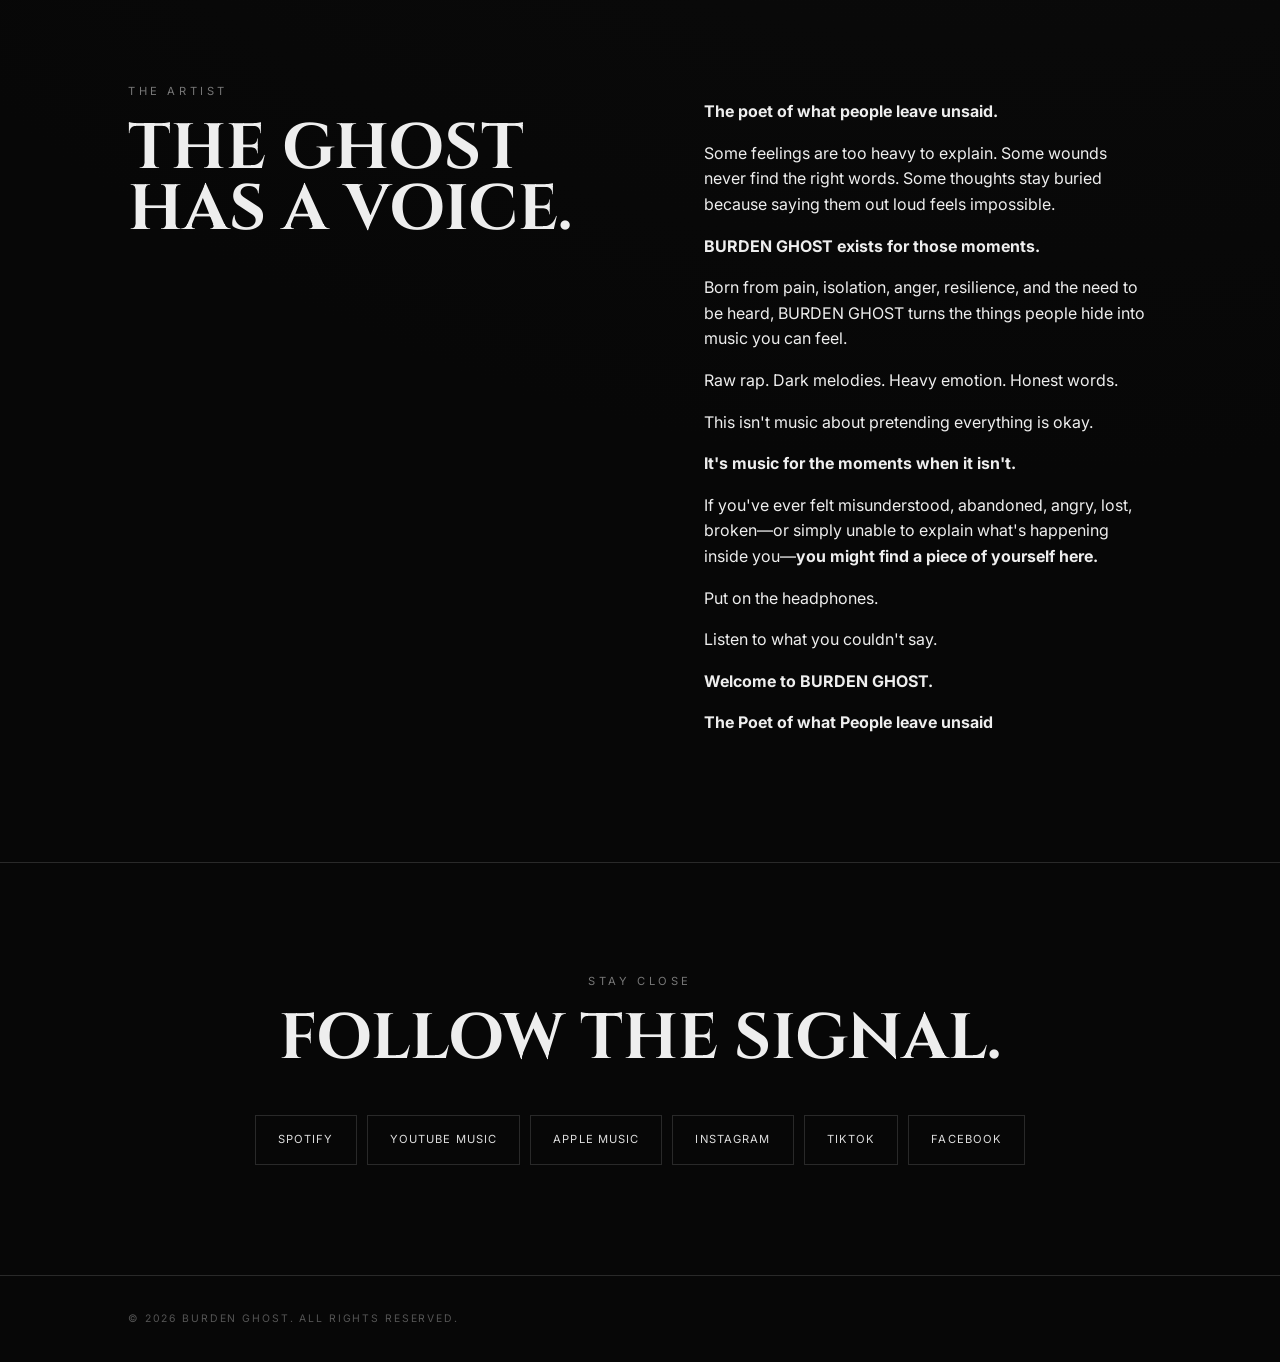
==== commit 9a9f0764: "Polish SEO metadata, artist schema and featured music" ====
--- a/index.html
+++ b/index.html
@@ -4,21 +4,23 @@
 <meta name="author" content="Jonathan Pérez">
 <meta name="robots" content="index, follow">
 <meta name="theme-color" content="#070707">
+<link rel="canonical" href="https://burdenghost.github.io/">
 <meta property="og:type" content="website">
 <meta property="og:title" content="BURDEN GHOST — Official Artist Site">
 <meta property="og:description" content="Alternative rap and metal from the shadows. Music by Salvadoran artist Jonathan Pérez.">
 <meta property="og:site_name" content="BURDEN GHOST">
+<meta property="og:url" content="https://burdenghost.github.io/">
 <meta name="twitter:card" content="summary">
 <meta name="twitter:title" content="BURDEN GHOST — Official Artist Site">
 <meta name="twitter:description" content="Alternative rap and metal from the shadows.">
 <title>BURDEN GHOST — Official Artist Site</title><link rel="stylesheet" href="style.css">
-<script type="application/ld+json">{"@context":"https://schema.org","@type":"MusicGroup","name":"BURDEN GHOST","description":"Alternative rap and metal project founded by Salvadoran artist Jonathan Pérez.","genre":["Alternative Rap","Metal","Hip-Hop"],"foundingLocation":{"@type":"Place","name":"Nueva Guadalupe, El Salvador"},"sameAs":["https://open.spotify.com/artist/5hVlwr7mkQSALhv4N9uKXQ"],"member":{"@type":"Person","name":"Jonathan Pérez","birthPlace":{"@type":"Place","name":"El Salvador"}}}</script></head>
-<body><header><a class="brand" href="#top">BURDEN GHOST</a><nav><a href="#music">Music</a><a href="#about">About</a><a href="#connect">Connect</a><a href="press-kit.html">Press Kit</a><button id="languageToggle" type="button" aria-label="Change language">ES</button></nav></header>
+<script type="application/ld+json">{"@context":"https://schema.org","@type":"MusicGroup","@id":"https://burdenghost.github.io/#artist","url":"https://burdenghost.github.io/","name":"BURDEN GHOST","description":"Alternative rap and metal project founded by Salvadoran artist Jonathan Pérez.","genre":["Alternative Rap","Metal","Hip-Hop"],"founder":{"@type":"Person","@id":"https://burdenghost.github.io/#jonathan-perez","name":"Jonathan Pérez","birthPlace":{"@type":"Place","name":"El Salvador"}},"foundingLocation":{"@type":"Place","name":"Nueva Guadalupe, El Salvador"},"sameAs":["https://open.spotify.com/artist/5hVlwr7mkQSALhv4N9uKXQ"],"member":{"@id":"https://burdenghost.github.io/#jonathan-perez"}}</script></head>
+<body><header><a class="brand" href="#top">BURDEN GHOST</a><nav><a href="#music">Music</a><a href="#about">About</a><a href="#connect">Connect</a><a href="press-kit.html">Press Kit</a><button class="language-toggle" id="languageToggle" type="button" aria-label="Change language">ES</button></nav></header>
 <main id="top"><section class="hero"><div><p class="eyebrow">OFFICIAL ARTIST SITE</p><h1>BURDEN<br><span>GHOST</span></h1><p class="tagline">The poet of what people leave unsaid.</p><a class="btn primary" href="#music">LISTEN NOW</a><a class="btn" href="#connect">FOLLOW</a></div><div class="sigil">✦</div></section>
 <section id="music"><p class="eyebrow">DISCOGRAPHY</p><h2>ENTER THE DARKNESS</h2><div class="cards">
-<article><small>01</small><h3>NEVER ALRIGHT</h3><p>A song for the nights when pretending everything is fine stops working.</p><a href="https://open.spotify.com/artist/5hVlwr7mkQSALhv4N9uKXQ" target="_blank" rel="noopener">PLAY ON SPOTIFY →</a></article>
-<article><small>02</small><h3>FALLING IN THE DARKNESS</h3><p>Atmospheric, introspective and built around the feeling of losing your way.</p><a href="https://open.spotify.com/artist/5hVlwr7mkQSALhv4N9uKXQ" target="_blank" rel="noopener">EXPLORE MUSIC →</a></article>
-<article><small>03</small><h3>YOU DON'T MATTER</h3><p>Dark energy, confrontation and the refusal to disappear.</p><a href="https://open.spotify.com/artist/5hVlwr7mkQSALhv4N9uKXQ" target="_blank" rel="noopener">LISTEN →</a></article>
+<article><small>01</small><h3>DONT GIVE UP</h3><p>A refusal to surrender when everything inside you says to stop.</p><a href="https://open.spotify.com/artist/5hVlwr7mkQSALhv4N9uKXQ" target="_blank" rel="noopener">PLAY ON SPOTIFY →</a></article>
+<article><small>02</small><h3>FALLING IN THE DARKNESS</h3><p>Atmospheric, introspective and built around the feeling of losing your way.</p><a href="https://open.spotify.com/track/4ef3atE1RdZMYNPUwvDyRy" target="_blank" rel="noopener">PLAY ON SPOTIFY →</a></article>
+<article><small>03</small><h3>HOLLOW</h3><p>A darker, introspective piece from the BURDEN GHOST catalog.</p><a href="https://open.spotify.com/album/4DnBGLpb6gsToxWtrWGrNI" target="_blank" rel="noopener">PLAY ON SPOTIFY →</a></article>
 </div></section>
 <section id="about" class="about"><div><p class="eyebrow">THE ARTIST</p><h2>THE GHOST<br>HAS A VOICE.</h2></div><div id="bio-en">
 <p><strong>The poet of what people leave unsaid.</strong></p>
